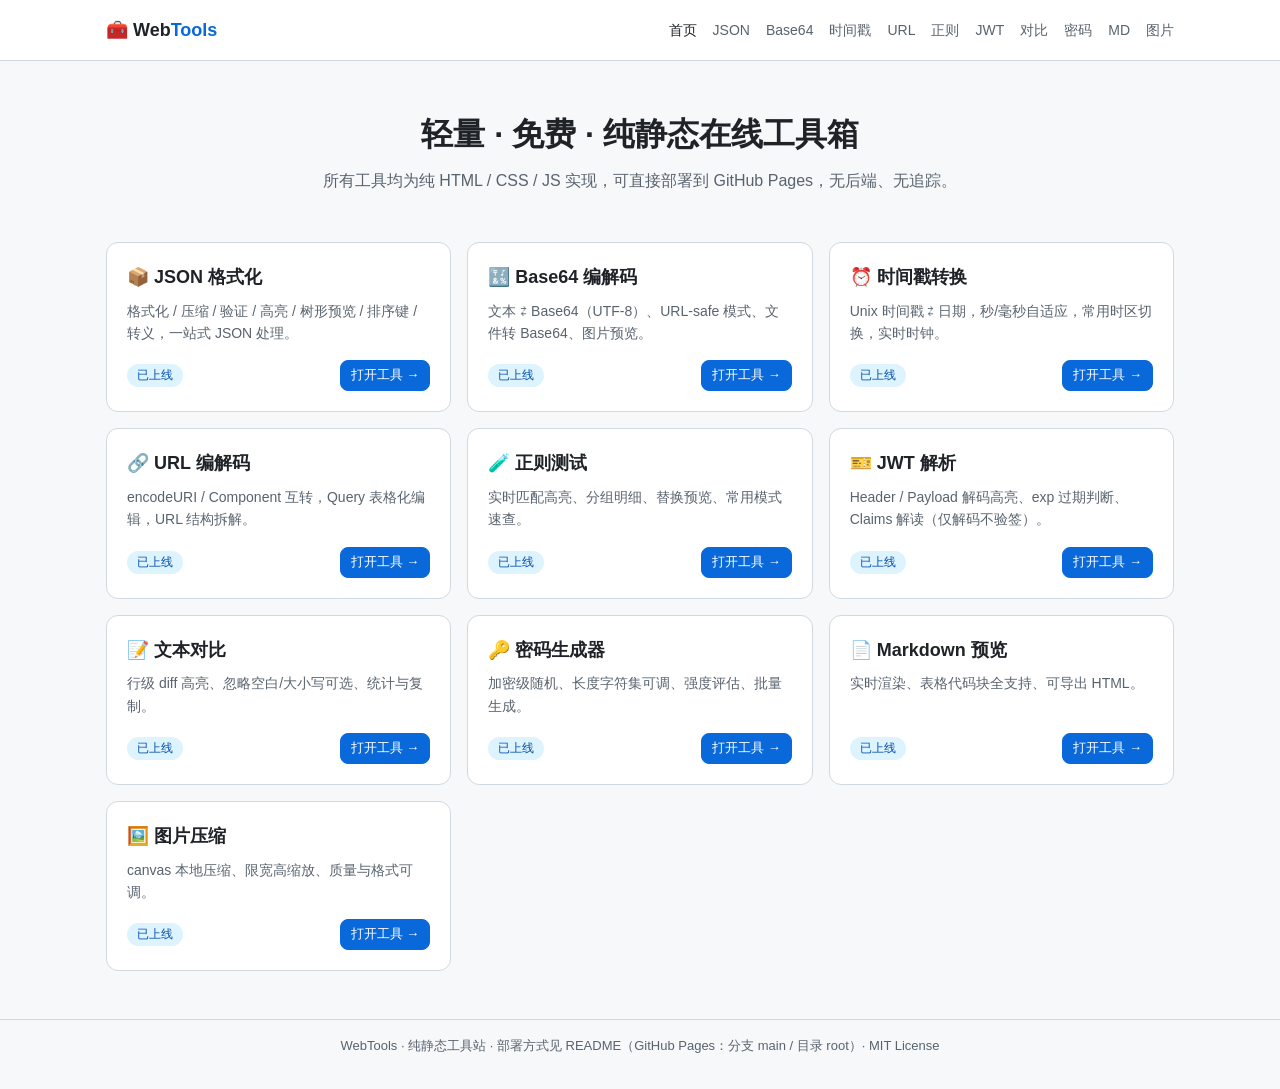
==== index.html @ a00f2cfb "feat: 纯静态工具站初版，上线 10 个工具（JSON/Base64/时间戳/URL/正则/JWT/对比/密码/MD/图片压缩）" ====
<!DOCTYPE html>
<html lang="zh-CN">
<head>
  <meta charset="UTF-8" />
  <meta name="viewport" content="width=device-width, initial-scale=1.0" />
  <title>WebTools · 免费在线工具箱</title>
  <meta name="description" content="WebTools：纯静态、免费在线小工具合集，首发 JSON 格式化工具，适配 GitHub Pages。" />
  <link rel="stylesheet" href="./assets/css/common.css" />
  <link rel="icon" href="data:image/svg+xml,<svg xmlns='http://www.w3.org/2000/svg' viewBox='0 0 100 100'><text y='.9em' font-size='90'>🧰</text></svg>" />
</head>
<body>
  <header class="site-header">
    <div class="container">
      <a class="logo" href="./index.html">🧰 Web<span>Tools</span></a>
      <nav class="nav">
        <a href="./index.html" class="active">首页</a>
        <a href="./tools/json-formatter.html">JSON</a>
        <a href="./tools/base64.html">Base64</a>
        <a href="./tools/timestamp.html">时间戳</a>
        <a href="./tools/url-codec.html">URL</a>
        <a href="./tools/regex.html">正则</a>
        <a href="./tools/jwt.html">JWT</a>
        <a href="./tools/text-diff.html">对比</a>
        <a href="./tools/password.html">密码</a>
        <a href="./tools/markdown.html">MD</a>
        <a href="./tools/image-compress.html">图片</a>
      </nav>
    </div>
  </header>

  <main class="container">
    <section class="hero">
      <h1>轻量 · 免费 · 纯静态在线工具箱</h1>
      <p>所有工具均为纯 HTML / CSS / JS 实现，可直接部署到 GitHub Pages，无后端、无追踪。</p>
    </section>

    <section class="tool-grid">
      <article class="tool-card">
        <h3>📦 JSON 格式化</h3>
        <p>格式化 / 压缩 / 验证 / 高亮 / 树形预览 / 排序键 / 转义，一站式 JSON 处理。</p>
        <div class="meta">
          <span class="badge">已上线</span>
          <a class="btn primary small" href="./tools/json-formatter.html">打开工具 →</a>
        </div>
      </article>

      <article class="tool-card">
        <h3>🔣 Base64 编解码</h3>
        <p>文本 ⇄ Base64（UTF-8）、URL-safe 模式、文件转 Base64、图片预览。</p>
        <div class="meta">
          <span class="badge">已上线</span>
          <a class="btn primary small" href="./tools/base64.html">打开工具 →</a>
        </div>
      </article>

      <article class="tool-card">
        <h3>⏰ 时间戳转换</h3>
        <p>Unix 时间戳 ⇄ 日期，秒/毫秒自适应，常用时区切换，实时时钟。</p>
        <div class="meta">
          <span class="badge">已上线</span>
          <a class="btn primary small" href="./tools/timestamp.html">打开工具 →</a>
        </div>
      </article>

      <article class="tool-card">
        <h3>🔗 URL 编解码</h3>
        <p>encodeURI / Component 互转，Query 表格化编辑，URL 结构拆解。</p>
        <div class="meta">
          <span class="badge">已上线</span>
          <a class="btn primary small" href="./tools/url-codec.html">打开工具 →</a>
        </div>
      </article>

      <article class="tool-card">
        <h3>🧪 正则测试</h3>
        <p>实时匹配高亮、分组明细、替换预览、常用模式速查。</p>
        <div class="meta">
          <span class="badge">已上线</span>
          <a class="btn primary small" href="./tools/regex.html">打开工具 →</a>
        </div>
      </article>

      <article class="tool-card">
        <h3>🎫 JWT 解析</h3>
        <p>Header / Payload 解码高亮、exp 过期判断、Claims 解读（仅解码不验签）。</p>
        <div class="meta">
          <span class="badge">已上线</span>
          <a class="btn primary small" href="./tools/jwt.html">打开工具 →</a>
        </div>
      </article>

      <article class="tool-card">
        <h3>📝 文本对比</h3>
        <p>行级 diff 高亮、忽略空白/大小写可选、统计与复制。</p>
        <div class="meta">
          <span class="badge">已上线</span>
          <a class="btn primary small" href="./tools/text-diff.html">打开工具 →</a>
        </div>
      </article>

      <article class="tool-card">
        <h3>🔑 密码生成器</h3>
        <p>加密级随机、长度字符集可调、强度评估、批量生成。</p>
        <div class="meta">
          <span class="badge">已上线</span>
          <a class="btn primary small" href="./tools/password.html">打开工具 →</a>
        </div>
      </article>

      <article class="tool-card">
        <h3>📄 Markdown 预览</h3>
        <p>实时渲染、表格代码块全支持、可导出 HTML。</p>
        <div class="meta">
          <span class="badge">已上线</span>
          <a class="btn primary small" href="./tools/markdown.html">打开工具 →</a>
        </div>
      </article>

      <article class="tool-card">
        <h3>🖼️ 图片压缩</h3>
        <p>canvas 本地压缩、限宽高缩放、质量与格式可调。</p>
        <div class="meta">
          <span class="badge">已上线</span>
          <a class="btn primary small" href="./tools/image-compress.html">打开工具 →</a>
        </div>
      </article>
    </section>
  </main>

  <footer class="site-footer">
    <div class="container">
      WebTools · 纯静态工具站 · 部署方式见 README（GitHub Pages：分支 main / 目录 root）· MIT License
    </div>
  </footer>
</body>
</html>
---- assets/css/common.css ----
/* WebTools 公共样式：纯静态、无依赖、适配 GitHub Pages */
:root {
  --bg: #f6f8fa;
  --card: #ffffff;
  --text: #1f2328;
  --muted: #59636e;
  --border: #d1d9e0;
  --primary: #0969da;
  --primary-hover: #0550ae;
  --success: #1a7f37;
  --error: #cf222e;
  --code-bg: #0d1117;
  --radius: 12px;
}
* { box-sizing: border-box; }
body {
  margin: 0;
  font-family: -apple-system, BlinkMacSystemFont, "Segoe UI", "Noto Sans SC", "PingFang SC", "Microsoft YaHei", sans-serif;
  background: var(--bg);
  color: var(--text);
  line-height: 1.6;
}
a { color: var(--primary); text-decoration: none; }
a:hover { text-decoration: underline; }
.container { max-width: 1100px; margin: 0 auto; padding: 0 16px; }

/* 顶栏 */
.site-header {
  background: var(--card);
  border-bottom: 1px solid var(--border);
  position: sticky;
  top: 0;
  z-index: 10;
}
.site-header .container {
  display: flex;
  align-items: center;
  justify-content: space-between;
  height: 60px;
}
.logo { font-weight: 700; font-size: 18px; color: var(--text); }
.logo span { color: var(--primary); }
.nav a { margin-left: 16px; color: var(--muted); font-size: 14px; }
.nav a:hover, .nav a.active { color: var(--text); }

/* 首页 hero */
.hero {
  padding: 48px 0 24px;
  text-align: center;
}
.hero h1 { margin: 0 0 8px; font-size: 32px; }
.hero p { margin: 0; color: var(--muted); }

/* 工具卡片 */
.tool-grid {
  display: grid;
  grid-template-columns: repeat(auto-fill, minmax(280px, 1fr));
  gap: 16px;
  padding: 24px 0 48px;
}
.tool-card {
  background: var(--card);
  border: 1px solid var(--border);
  border-radius: var(--radius);
  padding: 20px;
  display: flex;
  flex-direction: column;
  gap: 8px;
  transition: box-shadow .15s, transform .15s;
}
.tool-card:hover { box-shadow: 0 8px 24px rgba(0,0,0,.08); transform: translateY(-2px); }
.tool-card h3 { margin: 0; font-size: 18px; }
.tool-card p { margin: 0; color: var(--muted); font-size: 14px; flex: 1; }
.tool-card .meta { display: flex; justify-content: space-between; align-items: center; margin-top: 8px; }
.badge {
  font-size: 12px;
  background: #ddf4ff;
  color: #0550ae;
  border-radius: 999px;
  padding: 2px 10px;
}
.badge.soon { background: #f6f8fa; color: var(--muted); border: 1px solid var(--border); }
.btn {
  display: inline-block;
  border: 1px solid var(--border);
  background: var(--card);
  color: var(--text);
  border-radius: 8px;
  padding: 8px 14px;
  font-size: 14px;
  cursor: pointer;
}
.btn:hover { background: #f3f4f6; }
.btn.primary { background: var(--primary); border-color: var(--primary); color: #fff; }
.btn.primary:hover { background: var(--primary-hover); }
.btn.small { padding: 4px 10px; font-size: 13px; }
.btn:disabled { opacity: .5; cursor: not-allowed; }

.site-footer {
  border-top: 1px solid var(--border);
  padding: 16px 0 32px;
  color: var(--muted);
  font-size: 13px;
  text-align: center;
}

/* 工具页通用 */
.page-title { padding: 24px 0 8px; }
.page-title h1 { margin: 0; font-size: 24px; }
.page-title p { margin: 4px 0 0; color: var(--muted); font-size: 14px; }
.toolbar {
  display: flex;
  flex-wrap: wrap;
  gap: 8px;
  align-items: center;
  background: var(--card);
  border: 1px solid var(--border);
  border-radius: var(--radius);
  padding: 12px;
  margin: 12px 0;
}
.toolbar select, .toolbar input[type="number"] {
  border: 1px solid var(--border);
  border-radius: 8px;
  padding: 7px 10px;
  font-size: 14px;
  background: #fff;
}
.toolbar .spacer { flex: 1; }
.workarea {
  display: grid;
  grid-template-columns: 1fr 1fr;
  gap: 12px;
  margin-bottom: 12px;
}
@media (max-width: 860px) { .workarea { grid-template-columns: 1fr; } }
.pane {
  background: var(--card);
  border: 1px solid var(--border);
  border-radius: var(--radius);
  display: flex;
  flex-direction: column;
  overflow: hidden;
}
.pane-header {
  display: flex;
  justify-content: space-between;
  align-items: center;
  padding: 10px 12px;
  border-bottom: 1px solid var(--border);
  font-size: 14px;
  font-weight: 600;
}
.pane-header .actions { display: flex; gap: 6px; }
textarea#json-input {
  min-height: 420px;
  border: 0;
  resize: vertical;
  padding: 12px;
  font-family: ui-monospace, SFMono-Regular, Menlo, Consolas, monospace;
  font-size: 13px;
  line-height: 1.6;
  outline: none;
}
.output-wrap { min-height: 420px; max-height: 640px; overflow: auto; }
pre#json-output {
  margin: 0;
  padding: 12px;
  font-family: ui-monospace, SFMono-Regular, Menlo, Consolas, monospace;
  font-size: 13px;
  line-height: 1.6;
  white-space: pre;
}
pre#json-output.placeholder { color: var(--muted); }
.statusbar {
  display: flex;
  flex-wrap: wrap;
  gap: 12px;
  font-size: 13px;
  color: var(--muted);
  background: var(--card);
  border: 1px solid var(--border);
  border-radius: var(--radius);
  padding: 10px 12px;
  margin-bottom: 12px;
}
.statusbar b { color: var(--text); font-weight: 600; }
.alert {
  border-radius: var(--radius);
  padding: 10px 12px;
  font-size: 13px;
  margin-bottom: 12px;
  display: none;
  font-family: ui-monospace, monospace;
  white-space: pre-wrap;
  word-break: break-all;
}
.alert.error { display: block; background: #ffebe9; border: 1px solid #ff8182; color: #82071e; }
.alert.ok { display: block; background: #dafbe1; border: 1px solid #4ac26b; color: #116329; }

/* JSON 高亮 */
.tok-key { color: #0550ae; }
.tok-str { color: #0a3069; }
.tok-num { color: #0550ae; font-weight: 600; }
.tok-bool { color: #cf222e; }
.tok-null { color: #59636e; font-style: italic; }
/* 深色输出可选：默认浅色高亮即可，树视图用下面样式 */

/* 树视图 */
.tree { padding: 12px; font-family: ui-monospace, Menlo, Consolas, monospace; font-size: 13px; }
.tree details { margin-left: 16px; }
.tree details > summary { cursor: pointer; color: var(--muted); }
.tree .k { color: #0550ae; }
.tree .s { color: #116329; }
.tree .n { color: #8250df; }
.tree .b { color: #cf222e; }
.tree .null { color: #59636e; font-style: italic; }
.tabs { display: flex; gap: 8px; }
.tabs .btn.active { background: var(--text); color: #fff; border-color: var(--text); }
.drop-hint { font-size: 12px; color: var(--muted); }

/* 通用表单 / 新工具复用 */
textarea.tall {
  min-height: 300px;
  border: 0;
  resize: vertical;
  padding: 12px;
  font-family: ui-monospace, SFMono-Regular, Menlo, Consolas, monospace;
  font-size: 13px;
  line-height: 1.6;
  outline: none;
}
.field {
  border: 1px solid var(--border);
  border-radius: 8px;
  padding: 8px 10px;
  font-size: 14px;
  width: 100%;
  font-family: inherit;
}
.field:focus { outline: 2px solid #b6d3ff; border-color: var(--primary); }
.result-box {
  background: #f6f8fa;
  border: 1px dashed var(--border);
  border-radius: 8px;
  padding: 10px 12px;
  font-size: 13px;
  font-family: ui-monospace, Menlo, Consolas, monospace;
  word-break: break-all;
  white-space: pre-wrap;
  min-height: 88px;
}
.result-box code { background: #eaeef2; border-radius: 4px; padding: 0 4px; }
.kv-table { width: 100%; border-collapse: collapse; font-size: 14px; }
.kv-table th, .kv-table td { border: 1px solid var(--border); padding: 6px; text-align: left; }
.kv-table th { background: #f6f8fa; font-size: 13px; color: var(--muted); }
.kv-table .field { border: 0; padding: 4px 6px; }
.now-grid {
  display: grid;
  grid-template-columns: repeat(auto-fit, minmax(220px, 1fr));
  gap: 8px;
  padding: 12px;
}
.now-grid .k { font-size: 12px; color: var(--muted); }
.now-grid .v { font-size: 14px; font-family: ui-monospace, monospace; word-break: break-all; }
@media (max-width: 640px) {
  .nav a { margin-left: 10px; font-size: 13px; }
  .hero h1 { font-size: 24px; }
}

/* 导航换行（工具多了之后不断裂） */
.nav { display: flex; flex-wrap: wrap; justify-content: flex-end; row-gap: 4px; }

/* 正则高亮视图 */
.hl-view {
  padding: 12px;
  font-family: ui-monospace, SFMono-Regular, Menlo, Consolas, monospace;
  font-size: 13px;
  line-height: 1.8;
  white-space: pre-wrap;
  word-break: break-all;
}
.hl-view mark {
  background: #fff8c5;
  border: 1px solid #d4a72c;
  border-radius: 4px;
  padding: 0 2px;
}

/* JWT 三段配色 */
.jwt-pre {
  margin: 0;
  padding: 12px;
  font-family: ui-monospace, Menlo, Consolas, monospace;
  font-size: 12px;
  line-height: 1.6;
  white-space: pre-wrap;
  word-break: break-all;
}
.jwt-pre.placeholder { color: var(--muted); }
.jwt-h { color: #cf222e; }
.jwt-p { color: #8250df; }
.jwt-s { color: #0550ae; }

/* 文本对比 */
.diff-view {
  max-height: 560px;
  overflow: auto;
  padding: 8px 0;
  font-family: ui-monospace, Menlo, Consolas, monospace;
  font-size: 13px;
  line-height: 1.7;
}
.diff-view > div { display: flex; gap: 8px; padding: 2px 12px; white-space: pre-wrap; word-break: break-all; }
.diff-view .no { flex: 0 0 64px; color: var(--muted); font-size: 12px; user-select: none; }
.d-eq { color: var(--muted); }
.d-del { background: #ffebe9; }
.d-add { background: #dafbe1; }

/* 密码列表 */
.pwd-list { padding: 12px; display: flex; flex-direction: column; gap: 8px; }
.pwd-row {
  display: flex;
  justify-content: space-between;
  align-items: center;
  gap: 12px;
  background: #f6f8fa;
  border: 1px solid var(--border);
  border-radius: 8px;
  padding: 8px 12px;
  cursor: pointer;
  font-size: 14px;
}
.pwd-row:hover { border-color: var(--primary); }
.pwd-row code { font-family: ui-monospace, Menlo, Consolas, monospace; word-break: break-all; }
.pwd-bits { flex-shrink: 0; font-size: 12px; }

/* Markdown 预览 */
.md-view { padding: 16px 20px; font-size: 14px; line-height: 1.75; word-break: break-word; }
.md-view h1, .md-view h2, .md-view h3 { margin: 16px 0 8px; line-height: 1.4; }
.md-view h1 { font-size: 22px; border-bottom: 1px solid var(--border); padding-bottom: 6px; }
.md-view h2 { font-size: 18px; border-bottom: 1px solid var(--border); padding-bottom: 4px; }
.md-view pre { background: #0d1117; color: #e6edf3; border-radius: 8px; padding: 12px; overflow: auto; font-size: 13px; }
.md-view code { background: #eaeef2; border-radius: 4px; padding: 1px 5px; font-size: 13px; font-family: ui-monospace, monospace; }
.md-view pre code { background: none; padding: 0; color: inherit; }
.md-view table { border-collapse: collapse; width: 100%; font-size: 13px; margin: 8px 0; }
.md-view th, .md-view td { border: 1px solid var(--border); padding: 6px 10px; }
.md-view th { background: #f6f8fa; }
.md-view blockquote { border-left: 4px solid var(--border); margin: 8px 0; padding: 4px 12px; color: var(--muted); }
.md-view img { max-width: 100%; }
.md-view hr { border: 0; border-top: 1px solid var(--border); margin: 16px 0; }

/* 图片压缩 */
.dropzone {
  margin: 12px;
  border: 2px dashed var(--border);
  border-radius: var(--radius);
  padding: 36px 16px;
  text-align: center;
  color: var(--muted);
  font-size: 14px;
}
.dropzone.over { border-color: var(--primary); background: #ddf4ff; color: var(--text); }
.cmp-img { max-width: 100%; max-height: 420px; border: 1px solid var(--border); border-radius: 8px; }
input[type="range"] { accent-color: var(--primary); }
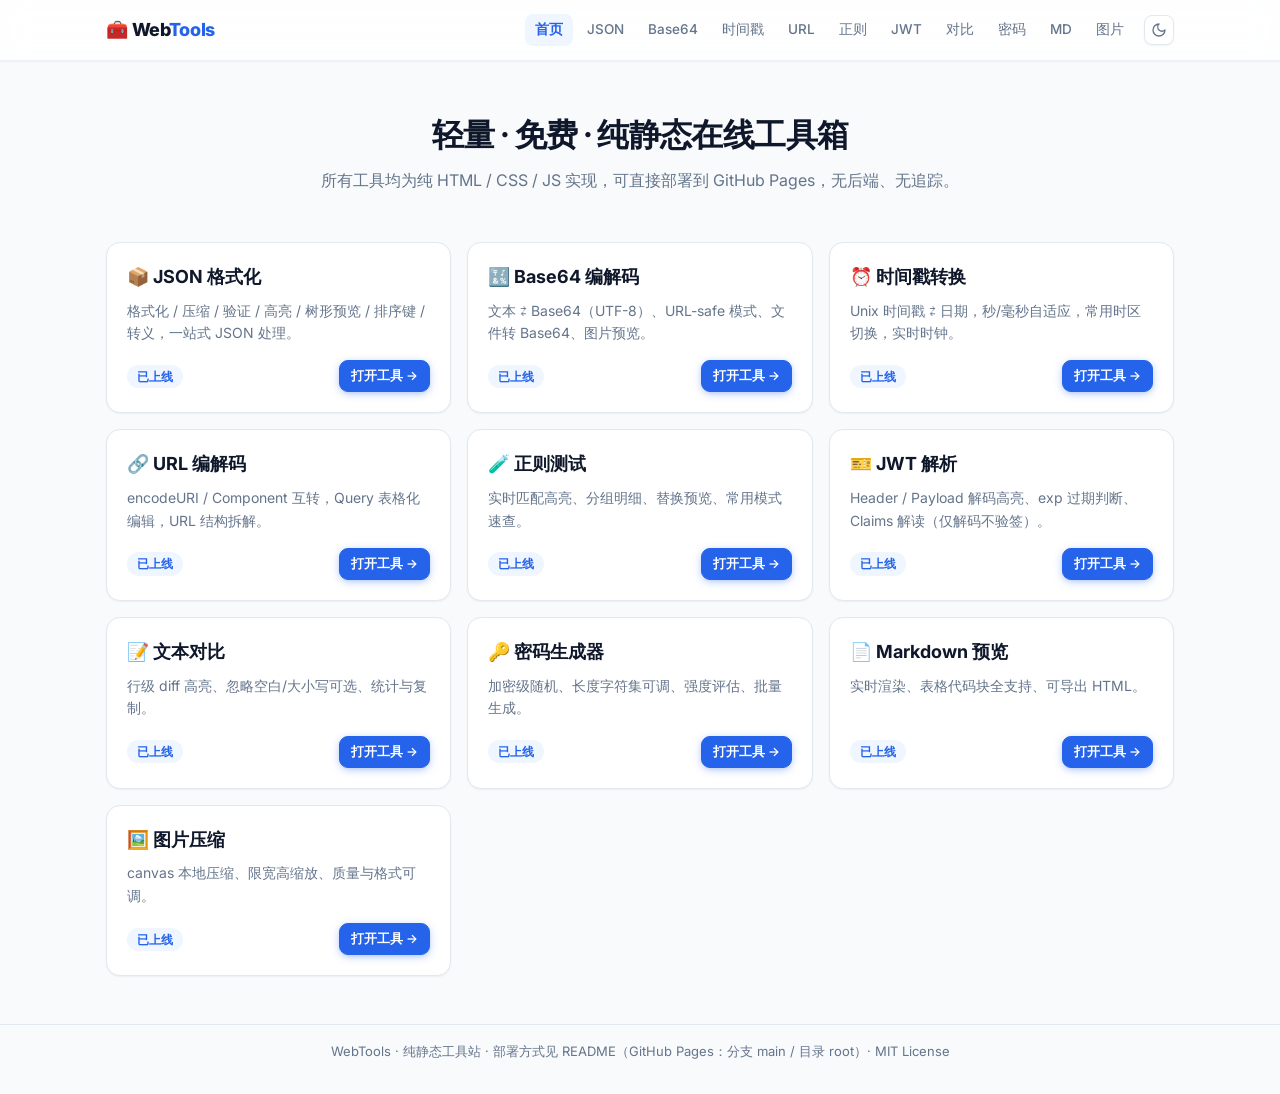
==== commit 2196466d: "feat: JSON 工具交互升级与全站 UI 统一 - JSON 左侧只读原文、右侧格式化，删除操作通知弹框 - 右侧可折叠高亮视图 + 展开/折叠全部，高对比语法着色 - 压缩修复、高亮 toke" ====
--- a/index.html
+++ b/index.html
@@ -5,13 +5,18 @@
   <meta name="viewport" content="width=device-width, initial-scale=1.0" />
   <title>WebTools · 免费在线工具箱</title>
   <meta name="description" content="WebTools：纯静态、免费在线小工具合集，首发 JSON 格式化工具，适配 GitHub Pages。" />
-  <link rel="stylesheet" href="./assets/css/common.css" />
+  <script>try{var _t=localStorage.getItem('webtools.theme');if(_t==='dark'||(!_t&&window.matchMedia&&matchMedia('(prefers-color-scheme: dark)').matches))document.documentElement.dataset.theme='dark';}catch(_e){}</script>
+  <link rel="preconnect" href="https://fonts.googleapis.com" />
+  <link rel="preconnect" href="https://fonts.gstatic.com" crossorigin />
+  <link href="https://fonts.googleapis.com/css2?family=Inter:wght@400;500;600;700;800&family=JetBrains+Mono:wght@400;500;600;700&display=swap" rel="stylesheet" />
+  <link rel="stylesheet" href="./assets/css/common.css?v=20260908d" />
   <link rel="icon" href="data:image/svg+xml,<svg xmlns='http://www.w3.org/2000/svg' viewBox='0 0 100 100'><text y='.9em' font-size='90'>🧰</text></svg>" />
 </head>
 <body>
   <header class="site-header">
     <div class="container">
       <a class="logo" href="./index.html">🧰 Web<span>Tools</span></a>
+      <div class="nav-wrap">
       <nav class="nav">
         <a href="./index.html" class="active">首页</a>
         <a href="./tools/json-formatter.html">JSON</a>
@@ -25,6 +30,11 @@
         <a href="./tools/markdown.html">MD</a>
         <a href="./tools/image-compress.html">图片</a>
       </nav>
+        <button class="icon-btn theme-btn" id="theme-toggle" title="切换深色 / 浅色" aria-label="切换深色模式">
+          <svg class="ic icon-moon" viewBox="0 0 24 24" fill="none" stroke="currentColor" stroke-width="2" stroke-linecap="round" stroke-linejoin="round"><path d="M12 3a6 6 0 0 0 9 9 9 9 0 1 1-9-9Z"/></svg>
+          <svg class="ic icon-sun" viewBox="0 0 24 24" fill="none" stroke="currentColor" stroke-width="2" stroke-linecap="round" stroke-linejoin="round"><circle cx="12" cy="12" r="4"/><path d="M12 2v2M12 20v2M4.9 4.9l1.4 1.4M17.7 17.7l1.4 1.4M2 12h2M20 12h2M4.9 19.1l1.4-1.4M17.7 6.3l1.4-1.4"/></svg>
+        </button>
+      </div>
     </div>
   </header>
 
@@ -132,5 +142,8 @@
       WebTools · 纯静态工具站 · 部署方式见 README（GitHub Pages：分支 main / 目录 root）· MIT License
     </div>
   </footer>
+  <script>
+    (function(){var tg=document.getElementById('theme-toggle');if(tg)tg.addEventListener('click',function(){var d=document.documentElement;var dark=d.dataset.theme!=='dark';if(dark)d.dataset.theme='dark';else delete d.dataset.theme;try{localStorage.setItem('webtools.theme',dark?'dark':'light');}catch(e){}})})();
+  </script>
 </body>
 </html>
--- a/assets/css/common.css
+++ b/assets/css/common.css
@@ -1,33 +1,79 @@
-/* WebTools 公共样式：纯静态、无依赖、适配 GitHub Pages */
+/* WebTools 设计体系 v2：淡冷灰背景 + 浮起卡片 + 微交互 + 深色模式（纯 CSS，零依赖） */
 :root {
-  --bg: #f6f8fa;
+  --bg: #f8fafc;
   --card: #ffffff;
-  --text: #1f2328;
-  --muted: #59636e;
-  --border: #d1d9e0;
-  --primary: #0969da;
-  --primary-hover: #0550ae;
-  --success: #1a7f37;
-  --error: #cf222e;
-  --code-bg: #0d1117;
-  --radius: 12px;
+  --surface: #f1f5f9;
+  --header-bg: rgba(255, 255, 255, 0.82);
+  --text: #0f172a;
+  --muted: #64748b;
+  --border: #e2e8f0;
+  --border-soft: #eef2f7;
+  --border-strong: #cbd5e1;
+  --primary: #2563eb;
+  --primary-hover: #1d4ed8;
+  --primary-soft: #eff6ff;
+  --success: #15803d;
+  --success-soft: #f0fdf4;
+  --success-border: #bbf7d0;
+  --error: #dc2626;
+  --error-soft: #fef2f2;
+  --error-border: #fecaca;
+  --warn: #d97706;
+  --radius: 14px;
+  --radius-sm: 9px;
+  --shadow-sm: 0 1px 2px rgba(15, 23, 42, 0.05);
+  --shadow-md: 0 4px 16px -4px rgba(15, 23, 42, 0.1), 0 2px 6px -2px rgba(15, 23, 42, 0.06);
+  --shadow-lg: 0 12px 32px -8px rgba(15, 23, 42, 0.16);
+  --font-sans: "Inter", -apple-system, BlinkMacSystemFont, "Segoe UI", "Noto Sans SC", "PingFang SC", "Hiragino Sans GB", "Microsoft YaHei", sans-serif;
+  --font-mono: "JetBrains Mono", ui-monospace, SFMono-Regular, Menlo, Consolas, "Noto Sans Mono", monospace;
+  --ease: cubic-bezier(0.4, 0, 0.2, 1);
+}
+:root[data-theme="dark"] {
+  --bg: #0b1120;
+  --card: #101a30;
+  --surface: #182442;
+  --header-bg: rgba(16, 26, 48, 0.82);
+  --text: #e6ebf4;
+  --muted: #8ea1ba;
+  --border: #22304d;
+  --border-soft: #1a2742;
+  --border-strong: #33456b;
+  --primary: #4f8cff;
+  --primary-hover: #77a7ff;
+  --primary-soft: rgba(79, 140, 255, 0.14);
+  --success: #4ade80;
+  --success-soft: rgba(74, 222, 128, 0.1);
+  --success-border: rgba(74, 222, 128, 0.3);
+  --error: #f87171;
+  --error-soft: rgba(248, 113, 113, 0.1);
+  --error-border: rgba(248, 113, 113, 0.32);
+  --warn: #fbbf24;
+  --shadow-sm: 0 1px 2px rgba(0, 0, 0, 0.4);
+  --shadow-md: 0 4px 16px -4px rgba(0, 0, 0, 0.5);
+  --shadow-lg: 0 12px 32px -8px rgba(0, 0, 0, 0.6);
 }
 * { box-sizing: border-box; }
+html { scrollbar-color: var(--border-strong) transparent; }
 body {
   margin: 0;
-  font-family: -apple-system, BlinkMacSystemFont, "Segoe UI", "Noto Sans SC", "PingFang SC", "Microsoft YaHei", sans-serif;
+  font-family: var(--font-sans);
   background: var(--bg);
   color: var(--text);
   line-height: 1.6;
+  -webkit-font-smoothing: antialiased;
+  transition: background 0.25s var(--ease), color 0.25s var(--ease);
 }
 a { color: var(--primary); text-decoration: none; }
 a:hover { text-decoration: underline; }
 .container { max-width: 1100px; margin: 0 auto; padding: 0 16px; }
 
-/* 顶栏 */
+/* 顶栏：毛玻璃 + 底部分隔 + 轻阴影 */
 .site-header {
-  background: var(--card);
-  border-bottom: 1px solid var(--border);
+  background: var(--header-bg);
+  -webkit-backdrop-filter: blur(12px);
+  backdrop-filter: blur(12px);
+  border-bottom: 1px solid var(--border-soft);
+  box-shadow: var(--shadow-sm);
   position: sticky;
   top: 0;
   z-index: 10;
@@ -37,18 +83,27 @@
   align-items: center;
   justify-content: space-between;
   height: 60px;
-}
-.logo { font-weight: 700; font-size: 18px; color: var(--text); }
+  gap: 12px;
+}
+.logo { font-weight: 800; font-size: 18px; color: var(--text); letter-spacing: -0.01em; }
 .logo span { color: var(--primary); }
-.nav a { margin-left: 16px; color: var(--muted); font-size: 14px; }
-.nav a:hover, .nav a.active { color: var(--text); }
+.nav-wrap { display: flex; align-items: center; gap: 10px; min-width: 0; }
+.nav { display: flex; flex-wrap: wrap; justify-content: flex-end; row-gap: 4px; }
+.nav a {
+  margin-left: 4px;
+  padding: 5px 10px;
+  border-radius: 8px;
+  color: var(--muted);
+  font-size: 13.5px;
+  font-weight: 500;
+  transition: all 0.15s var(--ease);
+}
+.nav a:hover { color: var(--text); background: var(--surface); text-decoration: none; }
+.nav a.active { color: var(--primary); background: var(--primary-soft); font-weight: 600; }
 
 /* 首页 hero */
-.hero {
-  padding: 48px 0 24px;
-  text-align: center;
-}
-.hero h1 { margin: 0 0 8px; font-size: 32px; }
+.hero { padding: 48px 0 24px; text-align: center; }
+.hero h1 { margin: 0 0 8px; font-size: 32px; letter-spacing: -0.02em; }
 .hero p { margin: 0; color: var(--muted); }
 
 /* 工具卡片 */
@@ -66,35 +121,85 @@
   display: flex;
   flex-direction: column;
   gap: 8px;
-  transition: box-shadow .15s, transform .15s;
-}
-.tool-card:hover { box-shadow: 0 8px 24px rgba(0,0,0,.08); transform: translateY(-2px); }
+  box-shadow: var(--shadow-sm);
+  transition: box-shadow 0.2s var(--ease), transform 0.2s var(--ease), border-color 0.2s var(--ease);
+}
+.tool-card:hover { box-shadow: var(--shadow-lg); transform: translateY(-3px); border-color: var(--border-strong); }
 .tool-card h3 { margin: 0; font-size: 18px; }
 .tool-card p { margin: 0; color: var(--muted); font-size: 14px; flex: 1; }
 .tool-card .meta { display: flex; justify-content: space-between; align-items: center; margin-top: 8px; }
 .badge {
   font-size: 12px;
-  background: #ddf4ff;
-  color: #0550ae;
+  font-weight: 600;
+  background: var(--primary-soft);
+  color: var(--primary);
   border-radius: 999px;
   padding: 2px 10px;
 }
-.badge.soon { background: #f6f8fa; color: var(--muted); border: 1px solid var(--border); }
+.badge.soon { background: var(--surface); color: var(--muted); border: 1px solid var(--border); }
+
+/* 按钮体系 */
 .btn {
-  display: inline-block;
+  display: inline-flex;
+  align-items: center;
+  gap: 7px;
   border: 1px solid var(--border);
   background: var(--card);
   color: var(--text);
+  border-radius: var(--radius-sm);
+  padding: 8px 14px;
+  font-size: 13.5px;
+  font-weight: 500;
+  font-family: inherit;
+  cursor: pointer;
+  white-space: nowrap;
+  box-shadow: var(--shadow-sm);
+  transition: background 0.15s var(--ease), border-color 0.15s var(--ease), color 0.15s var(--ease), box-shadow 0.15s var(--ease), transform 0.12s var(--ease);
+}
+.btn:hover { background: var(--surface); border-color: var(--border-strong); transform: translateY(-1px); box-shadow: var(--shadow-md); }
+.btn:active { transform: translateY(0); box-shadow: var(--shadow-sm); }
+.btn.primary {
+  background: var(--primary);
+  border-color: var(--primary);
+  color: #fff;
+  font-weight: 600;
+  box-shadow: 0 2px 10px -2px rgba(37, 99, 235, 0.55);
+}
+.btn.primary:hover { background: var(--primary-hover); border-color: var(--primary-hover); }
+.btn.ghost { box-shadow: none; background: transparent; }
+.btn.ghost:hover { background: var(--surface); }
+.btn.ghost.danger:hover { background: var(--error-soft); color: var(--error); border-color: var(--error-border); }
+.btn.small { padding: 5px 11px; font-size: 12.5px; }
+.btn:disabled { opacity: 0.5; cursor: not-allowed; transform: none; }
+.btn .ic { width: 15px; height: 15px; flex-shrink: 0; }
+.btn .ic.flip { transform: scaleX(-1); }
+.btn:focus-visible, .icon-btn:focus-visible, .seg-btn:focus-visible, .select:focus-visible {
+  outline: 2px solid var(--primary);
+  outline-offset: 2px;
+}
+
+/* 图标按钮（编辑器头部 / 顶栏） */
+.icon-btn {
+  display: inline-flex;
+  align-items: center;
+  justify-content: center;
+  width: 30px;
+  height: 30px;
   border-radius: 8px;
-  padding: 8px 14px;
-  font-size: 14px;
+  border: 1px solid transparent;
+  background: transparent;
+  color: var(--muted);
   cursor: pointer;
-}
-.btn:hover { background: #f3f4f6; }
-.btn.primary { background: var(--primary); border-color: var(--primary); color: #fff; }
-.btn.primary:hover { background: var(--primary-hover); }
-.btn.small { padding: 4px 10px; font-size: 13px; }
-.btn:disabled { opacity: .5; cursor: not-allowed; }
+  transition: all 0.15s var(--ease);
+}
+.icon-btn:hover { background: var(--surface); color: var(--text); border-color: var(--border); }
+.icon-btn.accent { color: var(--primary); }
+.icon-btn.accent:hover { background: var(--primary-soft); border-color: transparent; }
+.icon-btn .ic { width: 16px; height: 16px; }
+.theme-btn { border-color: var(--border); background: var(--card); box-shadow: var(--shadow-sm); flex-shrink: 0; }
+.icon-sun { display: none; }
+:root[data-theme="dark"] .icon-sun { display: block; }
+:root[data-theme="dark"] .icon-moon { display: none; }
 
 .site-footer {
   border-top: 1px solid var(--border);
@@ -105,33 +210,104 @@
 }
 
 /* 工具页通用 */
-.page-title { padding: 24px 0 8px; }
-.page-title h1 { margin: 0; font-size: 24px; }
-.page-title p { margin: 4px 0 0; color: var(--muted); font-size: 14px; }
+.page-title { padding: 26px 0 6px; }
+.page-title h1 { margin: 0; font-size: 23px; font-weight: 800; letter-spacing: -0.01em; }
+.page-title p { margin: 6px 0 0; color: var(--muted); font-size: 13.5px; }
+.title-row { display: flex; align-items: center; gap: 12px; flex-wrap: wrap; }
+.title-badge {
+  display: inline-flex;
+  align-items: center;
+  justify-content: center;
+  width: 36px;
+  height: 36px;
+  border-radius: 11px;
+  background: linear-gradient(135deg, #3b82f6, #6366f1);
+  color: #fff;
+  box-shadow: 0 4px 12px -2px rgba(59, 130, 246, 0.5);
+  flex-shrink: 0;
+}
+.title-badge svg { width: 20px; height: 20px; }
+.badge-secure {
+  display: inline-flex;
+  align-items: center;
+  gap: 5px;
+  font-size: 12px;
+  font-weight: 600;
+  background: var(--success-soft);
+  color: var(--success);
+  border: 1px solid var(--success-border);
+  border-radius: 999px;
+  padding: 3px 11px;
+  white-space: nowrap;
+}
+.badge-secure svg { width: 13px; height: 13px; }
+.page-note { color: var(--muted); font-size: 13px; margin: 0 0 40px; }
+.page-note code {
+  background: var(--surface);
+  border: 1px solid var(--border);
+  border-radius: 5px;
+  padding: 0 5px;
+  font-family: var(--font-mono);
+  font-size: 12px;
+}
+
+/* 工具栏：分组 + 分隔线 + 悬浮卡片 */
 .toolbar {
   display: flex;
   flex-wrap: wrap;
-  gap: 8px;
+  gap: 10px;
   align-items: center;
   background: var(--card);
   border: 1px solid var(--border);
   border-radius: var(--radius);
-  padding: 12px;
-  margin: 12px 0;
-}
-.toolbar select, .toolbar input[type="number"] {
-  border: 1px solid var(--border);
-  border-radius: 8px;
+  padding: 10px 14px;
+  margin: 14px 0;
+  box-shadow: var(--shadow-md);
+}
+.toolbar select, .select {
+  border: 1px solid var(--border);
+  border-radius: var(--radius-sm);
+  padding: 7px 28px 7px 10px;
+  font-size: 13px;
+  font-family: inherit;
+  color: var(--text);
+  background-color: var(--card);
+  background-image: url("data:image/svg+xml,%3Csvg xmlns='http://www.w3.org/2000/svg' width='12' height='12' viewBox='0 0 24 24' fill='none' stroke='%2364748b' stroke-width='2.4' stroke-linecap='round' stroke-linejoin='round'%3E%3Cpath d='m6 9 6 6 6-6'/%3E%3C/svg%3E");
+  background-repeat: no-repeat;
+  background-position: right 9px center;
+  appearance: none;
+  -webkit-appearance: none;
+  cursor: pointer;
+  transition: border-color 0.15s var(--ease), box-shadow 0.15s var(--ease);
+}
+.toolbar select:hover, .select:hover { border-color: var(--border-strong); }
+.toolbar input[type="number"] {
+  border: 1px solid var(--border);
+  border-radius: var(--radius-sm);
   padding: 7px 10px;
-  font-size: 14px;
-  background: #fff;
+  font-size: 13px;
+  font-family: inherit;
+  color: var(--text);
+  background: var(--card);
+}
+.toolbar input[type="checkbox"], .toolbar input[type="radio"],
+.pane input[type="checkbox"], .pane input[type="radio"] {
+  accent-color: var(--primary);
+  width: 14px;
+  height: 14px;
+  vertical-align: -2px;
 }
 .toolbar .spacer { flex: 1; }
+.tb-group { display: flex; align-items: center; gap: 8px; flex-wrap: wrap; }
+.tb-divider { width: 1px; height: 24px; background: var(--border); flex-shrink: 0; }
+.indent-label { display: inline-flex; align-items: center; gap: 7px; font-size: 13px; font-weight: 500; color: var(--muted); }
+.indent-label .ic { width: 15px; height: 15px; }
+
 .workarea {
   display: grid;
   grid-template-columns: 1fr 1fr;
-  gap: 12px;
-  margin-bottom: 12px;
+  gap: 14px;
+  margin-bottom: 14px;
 }
 @media (max-width: 860px) { .workarea { grid-template-columns: 1fr; } }
 .pane {
@@ -141,82 +317,348 @@
   display: flex;
   flex-direction: column;
   overflow: hidden;
-}
+  box-shadow: var(--shadow-md);
+}
+/* JSON 双窗格：桌面端固定舒适视口高度 */
+.json-layout { align-items: stretch; }
+.json-layout .pane { height: clamp(500px, calc(100vh - 348px), 780px); }
+@media (max-width: 860px) {
+  .json-layout .pane { height: auto; min-height: 440px; }
+}
+/* JSON 页紧凑布局：压扁标题/工具栏/状态栏，把高度还给编辑器 */
+.json-main .page-title { padding: 10px 0 2px; }
+.json-main .page-title h1 { font-size: 16px; }
+.json-main .page-title p { display: none; }
+.json-main .title-row { gap: 9px; }
+.json-main .title-badge { width: 28px; height: 28px; border-radius: 9px; }
+.json-main .title-badge svg { width: 16px; height: 16px; }
+.json-main .badge-secure { font-size: 11px; padding: 2px 9px; }
+.json-main .toolbar { margin: 8px 0; padding: 8px 12px; }
+.json-main .workarea { margin-bottom: 10px; gap: 10px; }
+.json-main .statusbar { margin-bottom: 8px; padding: 8px 12px; }
+.json-main .page-note { display: none; }
+.json-main .json-layout .pane { height: clamp(480px, calc(100vh - 252px), 1200px); }
 .pane-header {
   display: flex;
   justify-content: space-between;
   align-items: center;
-  padding: 10px 12px;
-  border-bottom: 1px solid var(--border);
-  font-size: 14px;
+  gap: 8px;
+  padding: 8px 8px 8px 14px;
+  border-bottom: 1px solid var(--border-soft);
+  min-height: 47px;
+  background: var(--card);
+}
+.pane-title {
+  font-size: 11.5px;
+  font-weight: 700;
+  text-transform: uppercase;
+  letter-spacing: 0.08em;
+  color: var(--muted);
+  display: inline-flex;
+  align-items: baseline;
+  min-width: 0;
+}
+.pane-sub { font-size: 11px; font-weight: 500; text-transform: none; letter-spacing: 0; opacity: 0.75; white-space: nowrap; }
+.pane-sub::before { content: "·"; margin: 0 7px; opacity: 0.6; }
+.pane-title .drop-hint { text-transform: none; letter-spacing: 0; font-weight: 500; }
+.pane-header .actions { display: flex; align-items: center; gap: 4px; }
+.act-divider { width: 1px; height: 20px; background: var(--border); margin: 0 3px; }
+.pane-footer {
+  padding: 8px 14px;
+  border-top: 1px solid var(--border-soft);
+  background: var(--card);
+}
+
+/* 搜索栏（左右窗格独立） */
+.search-bar {
+  display: flex;
+  align-items: center;
+  gap: 6px;
+  padding: 6px 10px;
+  border-bottom: 1px solid var(--border-soft);
+  background: var(--card);
+}
+.search-bar[hidden] { display: none; }
+.search-bar > .ic { width: 15px; height: 15px; color: var(--muted); flex-shrink: 0; }
+.search-input {
+  flex: 1;
+  min-width: 0;
+  border: 1px solid var(--border);
+  border-radius: 7px;
+  padding: 5px 9px;
+  font-size: 12.5px;
+  font-family: inherit;
+  color: var(--text);
+  background: var(--surface);
+  outline: none;
+  transition: border-color 0.15s var(--ease), box-shadow 0.15s var(--ease), background 0.15s var(--ease);
+}
+.search-input:focus { border-color: var(--primary); background: var(--card); box-shadow: 0 0 0 3px var(--primary-soft); }
+.search-count {
+  font-size: 11.5px;
+  color: var(--muted);
+  font-family: var(--font-mono);
+  white-space: nowrap;
+  min-width: 52px;
+  text-align: right;
+}
+.icon-btn.sm { width: 26px; height: 26px; border-radius: 7px; font-size: 11px; font-weight: 700; }
+.icon-btn.sm .ic { width: 14px; height: 14px; }
+.icon-btn.on { color: var(--primary); background: var(--primary-soft); border-color: var(--border); }
+/* 搜索命中高亮 */
+mark.srch {
+  background: #fde68a;
+  color: inherit;
+  border-radius: 3px;
+  padding: 0 1px;
+  box-shadow: 0 0 0 1px rgba(217, 119, 6, 0.35);
+}
+mark.srch.current {
+  background: #fbbf24;
+  color: #451a03;
+  box-shadow: 0 0 0 1px #b45309;
+}
+:root[data-theme="dark"] mark.srch { background: rgba(245, 158, 11, 0.35); box-shadow: 0 0 0 1px rgba(245, 158, 11, 0.5); }
+:root[data-theme="dark"] mark.srch.current { background: #f59e0b; color: #1c1005; }
+
+/* 分段选择器（文本 / 树形） */
+.segmented {
+  display: inline-flex;
+  gap: 2px;
+  background: var(--surface);
+  border: 1px solid var(--border);
+  border-radius: 10px;
+  padding: 3px;
+}
+.seg-btn {
+  border: 0;
+  background: transparent;
+  color: var(--muted);
+  font-family: inherit;
+  font-size: 12.5px;
   font-weight: 600;
-}
-.pane-header .actions { display: flex; gap: 6px; }
-textarea#json-input {
+  padding: 4px 15px;
+  border-radius: 7px;
+  cursor: pointer;
+  transition: all 0.16s var(--ease);
+}
+.seg-btn:hover { color: var(--text); }
+.seg-btn.active { background: var(--card); color: var(--text); box-shadow: var(--shadow-sm); }
+
+#json-input-wrap {
+  position: relative;
+  flex: 1;
   min-height: 420px;
+  overflow: hidden;
+}
+.json-layout #json-input-wrap { min-height: 0; }
+#json-input-wrap pre,
+#json-input-wrap textarea {
+  margin: 0;
+  padding: 14px;
+  font-family: var(--font-mono);
+  font-size: 13px;
+  line-height: 1.7;
+  white-space: pre-wrap;
+  overflow-wrap: break-word;
+  word-break: break-word;
+}
+#json-input-wrap pre {
+  position: absolute;
+  inset: 0;
+  pointer-events: none;
+  overflow: hidden;
+  color: var(--text);
+}
+#json-input-wrap textarea {
+  position: absolute;
+  inset: 0;
+  width: 100%;
+  height: 100%;
   border: 0;
-  resize: vertical;
-  padding: 12px;
-  font-family: ui-monospace, SFMono-Regular, Menlo, Consolas, monospace;
-  font-size: 13px;
-  line-height: 1.6;
+  resize: none;
   outline: none;
-}
+  overflow-y: scroll;
+  overflow-x: hidden;
+  background: transparent;
+  color: transparent;
+  caret-color: var(--primary);
+}
+#json-input-wrap textarea::placeholder { color: var(--muted); opacity: 1; }
+#json-input-wrap textarea::selection { background: rgba(37, 99, 235, 0.22); }
+#json-input-wrap textarea:focus-visible { outline: none; }
 .output-wrap { min-height: 420px; max-height: 640px; overflow: auto; }
-pre#json-output {
+.json-layout .output-wrap { min-height: 0; max-height: none; flex: 1; }
+.output-wrap::-webkit-scrollbar, #json-input-wrap textarea::-webkit-scrollbar { width: 10px; height: 10px; }
+.output-wrap::-webkit-scrollbar-thumb, #json-input-wrap textarea::-webkit-scrollbar-thumb {
+  background: var(--border-strong);
+  border-radius: 8px;
+  border: 3px solid transparent;
+  background-clip: content-box;
+}
+.output-wrap::-webkit-scrollbar-thumb:hover, #json-input-wrap textarea::-webkit-scrollbar-thumb:hover { background: var(--muted); border: 3px solid transparent; background-clip: content-box; }
+.json-output {
   margin: 0;
-  padding: 12px;
-  font-family: ui-monospace, SFMono-Regular, Menlo, Consolas, monospace;
-  font-size: 13px;
-  line-height: 1.6;
-  white-space: pre;
-}
-pre#json-output.placeholder { color: var(--muted); }
+  padding: 14px;
+  font-family: var(--font-mono);
+  font-size: 13px;
+  line-height: 1.7;
+  white-space: pre-wrap;
+  word-break: break-word;
+}
+.json-output.placeholder { color: var(--muted); white-space: pre-wrap; }
+.json-output .j-plain {
+  margin: 0;
+  font: inherit;
+  white-space: pre-wrap;
+  word-break: break-word;
+}
 .statusbar {
   display: flex;
   flex-wrap: wrap;
-  gap: 12px;
+  gap: 6px 18px;
   font-size: 13px;
   color: var(--muted);
   background: var(--card);
   border: 1px solid var(--border);
   border-radius: var(--radius);
-  padding: 10px 12px;
-  margin-bottom: 12px;
-}
-.statusbar b { color: var(--text); font-weight: 600; }
-.alert {
-  border-radius: var(--radius);
-  padding: 10px 12px;
-  font-size: 13px;
-  margin-bottom: 12px;
-  display: none;
-  font-family: ui-monospace, monospace;
+  padding: 10px 14px;
+  margin-bottom: 14px;
+  box-shadow: var(--shadow-sm);
+}
+.statusbar b { color: var(--text); font-weight: 600; font-family: var(--font-mono); font-size: 12.5px; }
+.st-item { display: inline-flex; align-items: center; gap: 6px; }
+.dot { width: 8px; height: 8px; border-radius: 50%; background: var(--border-strong); flex-shrink: 0; transition: background 0.2s, box-shadow 0.2s; }
+.dot.ok { background: #22c55e; box-shadow: 0 0 6px rgba(34, 197, 94, 0.7); }
+.dot.err { background: var(--error); box-shadow: 0 0 6px rgba(220, 38, 38, 0.6); }
+.dot.warn { background: #f59e0b; box-shadow: 0 0 6px rgba(245, 158, 11, 0.6); }
+
+/* JSON 高亮（高对比：key 蓝 / string 绿 / number 紫 / bool 红 / null 灰） */
+.tok-key { color: #1d4ed8; font-weight: 600; }
+.tok-str { color: #15803d; }
+.tok-num { color: #7c3aed; font-weight: 600; }
+.tok-bool { color: #dc2626; font-weight: 700; }
+.tok-null { color: #64748b; font-style: italic; }
+.tok-punc { color: #334155; }
+:root[data-theme="dark"] .tok-key { color: #93c5fd; }
+:root[data-theme="dark"] .tok-str { color: #86efac; }
+:root[data-theme="dark"] .tok-num { color: #c4b5fd; }
+:root[data-theme="dark"] .tok-bool { color: #fca5a5; }
+:root[data-theme="dark"] .tok-null { color: #64748b; }
+:root[data-theme="dark"] .tok-punc { color: #cbd5e1; }
+
+/* 右侧可折叠 JSON 文本视图 */
+.j-node { margin: 0; }
+.j-head {
+  cursor: pointer;
+  border-radius: 6px;
+  padding: 1px 4px;
+  margin-left: -4px;
+  white-space: pre-wrap;
+  word-break: break-word;
+  transition: background 0.12s var(--ease);
+}
+.j-head:hover { background: var(--surface); }
+.j-head.j-foot { cursor: default; }
+.j-head.j-foot:hover { background: none; }
+.j-toggle {
+  display: inline-block;
+  width: 20px;
+  margin-left: -2px;
+  color: var(--muted);
+  font-size: 12px;
+  user-select: none;
+  transition: color 0.12s;
+}
+.j-head:hover .j-toggle { color: var(--primary); }
+.j-preview { margin-left: 4px; }
+.j-count {
+  font-size: 12px;
+  color: var(--muted);
+  background: var(--surface);
+  border: 1px solid var(--border);
+  border-radius: 999px;
+  padding: 0 8px;
+  margin-left: 4px;
+  white-space: nowrap;
+}
+.j-body {
+  margin-left: 11px;
+  padding-left: 12px;
+  border-left: 1px solid var(--border);
+}
+.j-row { white-space: pre-wrap; word-break: break-word; padding: 1px 0; }
+.j-line { white-space: pre-wrap; word-break: break-word; }
+.j-more { color: var(--muted); font-size: 12px; padding: 4px 0; }
+
+/* JSON 错误卡片（粉底 + 红标题 + 修复按钮） */
+.j-err-card {
+  background: #fdf0f3;
+  border: 1px solid #f2b8c6;
+  border-radius: 12px;
+  padding: 18px 20px;
+  white-space: normal;
+  word-break: break-word;
+  box-shadow: var(--shadow-sm);
+}
+.j-err-title {
+  display: flex;
+  align-items: center;
+  gap: 8px;
+  color: #c81e3c;
+  font-weight: 700;
+  font-size: 16px;
+  font-family: var(--font-sans);
+}
+.j-err-icon { display: inline-flex; flex-shrink: 0; }
+.j-err-msg {
+  margin: 10px 0 4px 30px;
+  font-family: var(--font-mono);
+  font-size: 13px;
+  line-height: 1.7;
+  color: #57606a;
   white-space: pre-wrap;
   word-break: break-all;
 }
-.alert.error { display: block; background: #ffebe9; border: 1px solid #ff8182; color: #82071e; }
-.alert.ok { display: block; background: #dafbe1; border: 1px solid #4ac26b; color: #116329; }
-
-/* JSON 高亮 */
-.tok-key { color: #0550ae; }
-.tok-str { color: #0a3069; }
-.tok-num { color: #0550ae; font-weight: 600; }
-.tok-bool { color: #cf222e; }
-.tok-null { color: #59636e; font-style: italic; }
-/* 深色输出可选：默认浅色高亮即可，树视图用下面样式 */
+.j-err-pos { margin-left: 30px; font-size: 13px; color: #6e7781; }
+.j-fix-btn {
+  margin: 14px 0 0 30px;
+  border: 1px solid #7ec891;
+  background: #fff;
+  color: #1a7f37;
+  border-radius: 8px;
+  padding: 7px 16px;
+  font-size: 14px;
+  font-family: inherit;
+  font-weight: 500;
+  cursor: pointer;
+  transition: all 0.15s var(--ease);
+}
+.j-fix-btn:hover:not(:disabled) { background: #e9f7ee; transform: translateY(-1px); box-shadow: var(--shadow-sm); }
+.j-fix-btn:disabled { opacity: 0.6; cursor: default; }
+.j-fix-fail { margin: 10px 0 0 30px; font-size: 13px; color: #cf222e; }
+:root[data-theme="dark"] .j-err-card { background: rgba(244, 63, 94, 0.08); border-color: rgba(244, 63, 94, 0.28); }
+:root[data-theme="dark"] .j-err-title { color: #fda4af; }
+:root[data-theme="dark"] .j-err-title svg circle:first-child { stroke: #fda4af; }
+:root[data-theme="dark"] .j-err-msg { color: #aebbcc; }
+:root[data-theme="dark"] .j-err-pos { color: #8ea1ba; }
+:root[data-theme="dark"] .j-fix-btn { background: transparent; }
+:root[data-theme="dark"] .j-fix-btn:hover:not(:disabled) { background: rgba(74, 222, 128, 0.12); }
 
 /* 树视图 */
-.tree { padding: 12px; font-family: ui-monospace, Menlo, Consolas, monospace; font-size: 13px; }
+.tree { padding: 14px; font-family: var(--font-mono); font-size: 13px; line-height: 1.7; }
 .tree details { margin-left: 16px; }
-.tree details > summary { cursor: pointer; color: var(--muted); }
-.tree .k { color: #0550ae; }
-.tree .s { color: #116329; }
-.tree .n { color: #8250df; }
-.tree .b { color: #cf222e; }
-.tree .null { color: #59636e; font-style: italic; }
-.tabs { display: flex; gap: 8px; }
-.tabs .btn.active { background: var(--text); color: #fff; border-color: var(--text); }
+.tree details > summary { cursor: pointer; color: var(--muted); border-radius: 6px; padding: 0 4px; transition: background 0.12s; }
+.tree details > summary:hover { color: var(--primary); background: var(--surface); }
+.tree .k { color: #1d4ed8; font-weight: 600; }
+.tree .s { color: #15803d; }
+.tree .n { color: #7c3aed; font-weight: 600; }
+.tree .b { color: #dc2626; font-weight: 700; }
+.tree .null { color: #64748b; font-style: italic; }
+:root[data-theme="dark"] .tree .k { color: #93c5fd; }
+:root[data-theme="dark"] .tree .s { color: #86efac; }
+:root[data-theme="dark"] .tree .n { color: #c4b5fd; }
+:root[data-theme="dark"] .tree .b { color: #fca5a5; }
 .drop-hint { font-size: 12px; color: var(--muted); }
 
 /* 通用表单 / 新工具复用 */
@@ -225,36 +667,42 @@
   border: 0;
   resize: vertical;
   padding: 12px;
-  font-family: ui-monospace, SFMono-Regular, Menlo, Consolas, monospace;
+  font-family: var(--font-mono);
   font-size: 13px;
   line-height: 1.6;
   outline: none;
+  background: transparent;
+  color: var(--text);
 }
 .field {
   border: 1px solid var(--border);
-  border-radius: 8px;
+  border-radius: var(--radius-sm);
   padding: 8px 10px;
   font-size: 14px;
   width: 100%;
   font-family: inherit;
-}
-.field:focus { outline: 2px solid #b6d3ff; border-color: var(--primary); }
+  background: var(--card);
+  color: var(--text);
+  transition: border-color 0.15s var(--ease), box-shadow 0.15s var(--ease);
+}
+.field:focus { outline: none; border-color: var(--primary); box-shadow: 0 0 0 3px var(--primary-soft); }
 .result-box {
-  background: #f6f8fa;
-  border: 1px dashed var(--border);
-  border-radius: 8px;
+  background: var(--surface);
+  border: 1px dashed var(--border-strong);
+  border-radius: var(--radius-sm);
   padding: 10px 12px;
   font-size: 13px;
-  font-family: ui-monospace, Menlo, Consolas, monospace;
+  font-family: var(--font-mono);
   word-break: break-all;
   white-space: pre-wrap;
   min-height: 88px;
 }
-.result-box code { background: #eaeef2; border-radius: 4px; padding: 0 4px; }
+.result-box code { background: var(--card); border: 1px solid var(--border); border-radius: 4px; padding: 0 4px; }
 .kv-table { width: 100%; border-collapse: collapse; font-size: 14px; }
 .kv-table th, .kv-table td { border: 1px solid var(--border); padding: 6px; text-align: left; }
-.kv-table th { background: #f6f8fa; font-size: 13px; color: var(--muted); }
+.kv-table th { background: var(--surface); font-size: 13px; color: var(--muted); }
 .kv-table .field { border: 0; padding: 4px 6px; }
+.kv-table .field:focus { box-shadow: none; }
 .now-grid {
   display: grid;
   grid-template-columns: repeat(auto-fit, minmax(220px, 1fr));
@@ -262,60 +710,64 @@
   padding: 12px;
 }
 .now-grid .k { font-size: 12px; color: var(--muted); }
-.now-grid .v { font-size: 14px; font-family: ui-monospace, monospace; word-break: break-all; }
+.now-grid .v { font-size: 14px; font-family: var(--font-mono); word-break: break-all; }
 @media (max-width: 640px) {
-  .nav a { margin-left: 10px; font-size: 13px; }
+  .nav a { margin-left: 2px; padding: 4px 7px; font-size: 12.5px; }
   .hero h1 { font-size: 24px; }
-}
-
-/* 导航换行（工具多了之后不断裂） */
-.nav { display: flex; flex-wrap: wrap; justify-content: flex-end; row-gap: 4px; }
+  .tb-divider { display: none; }
+  .toolbar { padding: 10px; }
+  .page-title h1 { font-size: 19px; }
+}
 
 /* 正则高亮视图 */
 .hl-view {
   padding: 12px;
-  font-family: ui-monospace, SFMono-Regular, Menlo, Consolas, monospace;
+  font-family: var(--font-mono);
   font-size: 13px;
   line-height: 1.8;
   white-space: pre-wrap;
   word-break: break-all;
 }
 .hl-view mark {
-  background: #fff8c5;
+  background: #fef3c7;
   border: 1px solid #d4a72c;
   border-radius: 4px;
   padding: 0 2px;
-}
+  color: inherit;
+}
+:root[data-theme="dark"] .hl-view mark { background: rgba(250, 204, 21, 0.2); border-color: #a16207; }
 
 /* JWT 三段配色 */
 .jwt-pre {
   margin: 0;
   padding: 12px;
-  font-family: ui-monospace, Menlo, Consolas, monospace;
+  font-family: var(--font-mono);
   font-size: 12px;
   line-height: 1.6;
   white-space: pre-wrap;
   word-break: break-all;
 }
 .jwt-pre.placeholder { color: var(--muted); }
-.jwt-h { color: #cf222e; }
-.jwt-p { color: #8250df; }
-.jwt-s { color: #0550ae; }
+.jwt-h { color: #f43f5e; }
+.jwt-p { color: #8b5cf6; }
+.jwt-s { color: #3b82f6; }
 
 /* 文本对比 */
 .diff-view {
   max-height: 560px;
   overflow: auto;
   padding: 8px 0;
-  font-family: ui-monospace, Menlo, Consolas, monospace;
+  font-family: var(--font-mono);
   font-size: 13px;
   line-height: 1.7;
 }
 .diff-view > div { display: flex; gap: 8px; padding: 2px 12px; white-space: pre-wrap; word-break: break-all; }
 .diff-view .no { flex: 0 0 64px; color: var(--muted); font-size: 12px; user-select: none; }
 .d-eq { color: var(--muted); }
-.d-del { background: #ffebe9; }
-.d-add { background: #dafbe1; }
+.d-del { background: #ffe4e6; }
+.d-add { background: #dcfce7; }
+:root[data-theme="dark"] .d-del { background: rgba(248, 113, 113, 0.14); }
+:root[data-theme="dark"] .d-add { background: rgba(74, 222, 128, 0.13); }
 
 /* 密码列表 */
 .pwd-list { padding: 12px; display: flex; flex-direction: column; gap: 8px; }
@@ -324,15 +776,16 @@
   justify-content: space-between;
   align-items: center;
   gap: 12px;
-  background: #f6f8fa;
-  border: 1px solid var(--border);
-  border-radius: 8px;
+  background: var(--surface);
+  border: 1px solid var(--border);
+  border-radius: var(--radius-sm);
   padding: 8px 12px;
   cursor: pointer;
   font-size: 14px;
-}
-.pwd-row:hover { border-color: var(--primary); }
-.pwd-row code { font-family: ui-monospace, Menlo, Consolas, monospace; word-break: break-all; }
+  transition: border-color 0.15s var(--ease), transform 0.12s var(--ease);
+}
+.pwd-row:hover { border-color: var(--primary); transform: translateY(-1px); }
+.pwd-row code { font-family: var(--font-mono); word-break: break-all; }
 .pwd-bits { flex-shrink: 0; font-size: 12px; }
 
 /* Markdown 预览 */
@@ -341,25 +794,26 @@
 .md-view h1 { font-size: 22px; border-bottom: 1px solid var(--border); padding-bottom: 6px; }
 .md-view h2 { font-size: 18px; border-bottom: 1px solid var(--border); padding-bottom: 4px; }
 .md-view pre { background: #0d1117; color: #e6edf3; border-radius: 8px; padding: 12px; overflow: auto; font-size: 13px; }
-.md-view code { background: #eaeef2; border-radius: 4px; padding: 1px 5px; font-size: 13px; font-family: ui-monospace, monospace; }
-.md-view pre code { background: none; padding: 0; color: inherit; }
+.md-view code { background: var(--surface); border: 1px solid var(--border); border-radius: 4px; padding: 1px 5px; font-size: 13px; font-family: var(--font-mono); }
+.md-view pre code { background: none; border: 0; padding: 0; color: inherit; }
 .md-view table { border-collapse: collapse; width: 100%; font-size: 13px; margin: 8px 0; }
 .md-view th, .md-view td { border: 1px solid var(--border); padding: 6px 10px; }
-.md-view th { background: #f6f8fa; }
-.md-view blockquote { border-left: 4px solid var(--border); margin: 8px 0; padding: 4px 12px; color: var(--muted); }
+.md-view th { background: var(--surface); }
+.md-view blockquote { border-left: 4px solid var(--border-strong); margin: 8px 0; padding: 4px 12px; color: var(--muted); }
 .md-view img { max-width: 100%; }
 .md-view hr { border: 0; border-top: 1px solid var(--border); margin: 16px 0; }
 
 /* 图片压缩 */
 .dropzone {
   margin: 12px;
-  border: 2px dashed var(--border);
+  border: 2px dashed var(--border-strong);
   border-radius: var(--radius);
   padding: 36px 16px;
   text-align: center;
   color: var(--muted);
   font-size: 14px;
-}
-.dropzone.over { border-color: var(--primary); background: #ddf4ff; color: var(--text); }
+  transition: border-color 0.15s var(--ease), background 0.15s var(--ease);
+}
+.dropzone.over { border-color: var(--primary); background: var(--primary-soft); color: var(--text); }
 .cmp-img { max-width: 100%; max-height: 420px; border: 1px solid var(--border); border-radius: 8px; }
 input[type="range"] { accent-color: var(--primary); }
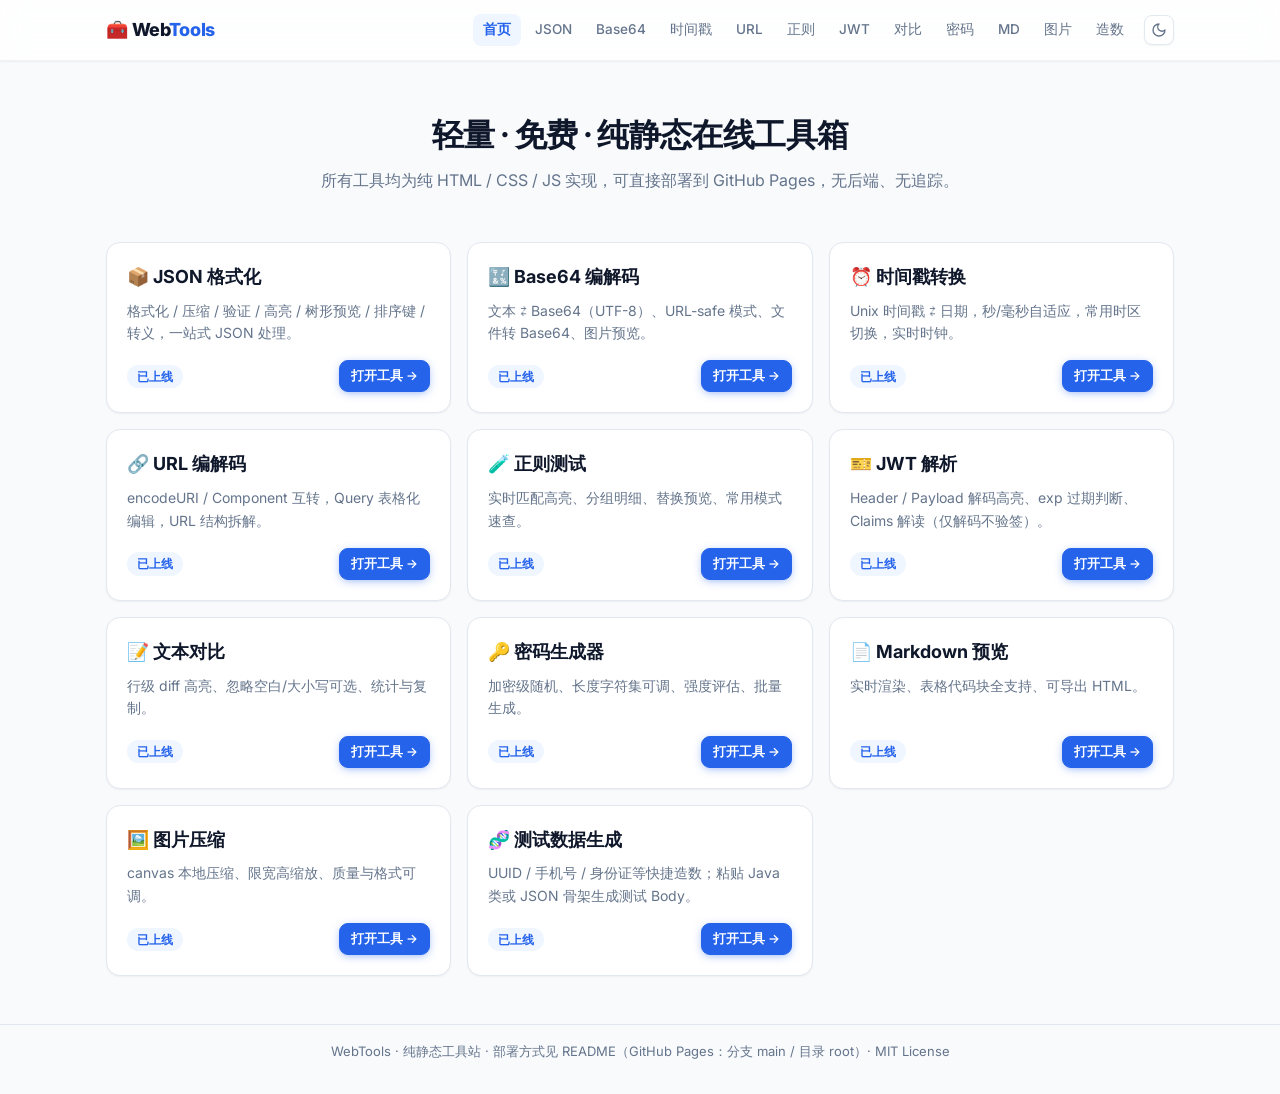
==== commit 5dda11ae: "update" ====
--- a/index.html
+++ b/index.html
@@ -29,6 +29,7 @@
         <a href="./tools/password.html">密码</a>
         <a href="./tools/markdown.html">MD</a>
         <a href="./tools/image-compress.html">图片</a>
+        <a href="./tools/testdata.html">造数</a>
       </nav>
         <button class="icon-btn theme-btn" id="theme-toggle" title="切换深色 / 浅色" aria-label="切换深色模式">
           <svg class="ic icon-moon" viewBox="0 0 24 24" fill="none" stroke="currentColor" stroke-width="2" stroke-linecap="round" stroke-linejoin="round"><path d="M12 3a6 6 0 0 0 9 9 9 9 0 1 1-9-9Z"/></svg>
@@ -134,6 +135,15 @@
           <a class="btn primary small" href="./tools/image-compress.html">打开工具 →</a>
         </div>
       </article>
+
+      <article class="tool-card">
+        <h3>🧬 测试数据生成</h3>
+        <p>UUID / 手机号 / 身份证等快捷造数；粘贴 Java 类或 JSON 骨架生成测试 Body。</p>
+        <div class="meta">
+          <span class="badge">已上线</span>
+          <a class="btn primary small" href="./tools/testdata.html">打开工具 →</a>
+        </div>
+      </article>
     </section>
   </main>
 
--- a/assets/css/common.css
+++ b/assets/css/common.css
@@ -322,6 +322,10 @@
 /* JSON 双窗格：桌面端固定舒适视口高度 */
 .json-layout { align-items: stretch; }
 .json-layout .pane { height: clamp(500px, calc(100vh - 348px), 780px); }
+.json-layout[data-layout="horizontal"],
+.json-layout[data-layout="vertical"] { grid-template-columns: minmax(0, 1fr); }
+.json-layout[data-layout="horizontal"] .source-pane,
+.json-layout[data-layout="vertical"] .source-pane { display: none; }
 @media (max-width: 860px) {
   .json-layout .pane { height: auto; min-height: 440px; }
 }
@@ -338,6 +342,29 @@
 .json-main .statusbar { margin-bottom: 8px; padding: 8px 12px; }
 .json-main .page-note { display: none; }
 .json-main .json-layout .pane { height: clamp(480px, calc(100vh - 252px), 1200px); }
+.json-layout-controls {
+  display: inline-flex;
+  align-items: center;
+  gap: 8px;
+  white-space: nowrap;
+}
+.layout-label { color: var(--muted); font-size: 12px; font-weight: 600; }
+.layout-segmented .seg-btn { padding: 4px 9px; font-size: 11.5px; }
+.sync-scroll-control {
+  display: inline-flex;
+  align-items: center;
+  gap: 5px;
+  color: var(--muted);
+  font-size: 12px;
+  cursor: pointer;
+  user-select: none;
+}
+.sync-scroll-control[hidden],
+.json-compare[hidden] { display: none !important; }
+.sync-scroll-control:has(input:checked) { color: var(--primary); }
+@media (max-width: 1120px) {
+  .json-layout-controls { order: 10; width: 100%; justify-content: flex-end; }
+}
 .pane-header {
   display: flex;
   justify-content: space-between;
@@ -489,6 +516,8 @@
 #json-input-wrap textarea:focus-visible { outline: none; }
 .output-wrap { min-height: 420px; max-height: 640px; overflow: auto; }
 .json-layout .output-wrap { min-height: 0; max-height: none; flex: 1; }
+.json-layout[data-layout="horizontal"] .output-wrap,
+.json-layout[data-layout="vertical"] .output-wrap { overflow: hidden; }
 .output-wrap::-webkit-scrollbar, #json-input-wrap textarea::-webkit-scrollbar { width: 10px; height: 10px; }
 .output-wrap::-webkit-scrollbar-thumb, #json-input-wrap textarea::-webkit-scrollbar-thumb {
   background: var(--border-strong);
@@ -512,6 +541,82 @@
   font: inherit;
   white-space: pre-wrap;
   word-break: break-word;
+}
+.json-compare {
+  height: 100%;
+  min-height: 0;
+  gap: 10px;
+  padding: 10px;
+  background: var(--surface);
+}
+.json-compare.layout-horizontal {
+  display: grid;
+  grid-template-columns: repeat(2, minmax(0, 1fr));
+}
+.json-compare.layout-vertical {
+  display: grid;
+  grid-template-rows: repeat(2, minmax(0, 1fr));
+}
+.compare-panel {
+  min-width: 0;
+  min-height: 0;
+  display: flex;
+  flex-direction: column;
+  overflow: hidden;
+  border: 1px solid var(--border);
+  border-radius: var(--radius-sm);
+  background: var(--card);
+}
+.compare-header {
+  flex: 0 0 auto;
+  min-height: 42px;
+  padding: 6px 10px;
+  display: flex;
+  align-items: center;
+  gap: 10px;
+  border-bottom: 1px solid var(--border-soft);
+}
+.compare-header label {
+  color: var(--muted);
+  font-size: 11px;
+  font-weight: 700;
+  text-transform: uppercase;
+  letter-spacing: 0.07em;
+}
+.compare-header .select {
+  min-width: 0;
+  flex: 1;
+  padding-top: 5px;
+  padding-bottom: 5px;
+}
+.compare-scroll {
+  flex: 1;
+  min-height: 0;
+  overflow: auto;
+  scrollbar-gutter: stable;
+}
+.compare-scroll::-webkit-scrollbar { width: 10px; height: 10px; }
+.compare-scroll::-webkit-scrollbar-thumb {
+  background: var(--border-strong);
+  border: 3px solid transparent;
+  border-radius: 8px;
+  background-clip: content-box;
+}
+.compare-code {
+  box-sizing: border-box;
+  min-width: 100%;
+  width: max-content;
+  margin: 0;
+  padding: 14px;
+  font-family: var(--font-mono);
+  font-size: 13px;
+  line-height: 1.7;
+  white-space: pre;
+  color: var(--text);
+}
+.compare-code.placeholder { width: 100%; color: var(--muted); white-space: pre-wrap; }
+@media (max-width: 700px) {
+  .json-compare.layout-horizontal { grid-template-columns: minmax(0, 1fr); grid-template-rows: repeat(2, minmax(0, 1fr)); }
 }
 .statusbar {
   display: flex;
@@ -590,6 +695,27 @@
 .j-row { white-space: pre-wrap; word-break: break-word; padding: 1px 0; }
 .j-line { white-space: pre-wrap; word-break: break-word; }
 .j-more { color: var(--muted); font-size: 12px; padding: 4px 0; }
+
+/* 多段 JSON 的分段标题（文本视图与树形视图共用） */
+.j-doc-sep {
+  display: flex;
+  align-items: center;
+  gap: 8px;
+  margin: 14px 0 6px;
+  padding-top: 10px;
+  border-top: 1px dashed var(--border);
+}
+.j-doc-sep.first { margin-top: 0; padding-top: 0; border-top: 0; }
+.j-doc-idx {
+  font-size: 12px;
+  font-weight: 700;
+  line-height: 1;
+  padding: 3px 8px;
+  border-radius: 999px;
+  color: var(--primary);
+  background: var(--primary-soft);
+}
+.j-doc-meta { color: var(--muted); font-size: 12px; }
 
 /* JSON 错误卡片（粉底 + 红标题 + 修复按钮） */
 .j-err-card {
@@ -817,3 +943,67 @@
 .dropzone.over { border-color: var(--primary); background: var(--primary-soft); color: var(--text); }
 .cmp-img { max-width: 100%; max-height: 420px; border: 1px solid var(--border); border-radius: 8px; }
 input[type="range"] { accent-color: var(--primary); }
+
+/* 测试数据生成 */
+.td-mode-bar { display: flex; align-items: center; gap: 12px; flex-wrap: wrap; margin: 4px 0 12px; }
+.td-panel { display: none; }
+.td-panel.active { display: block; }
+.td-grid {
+  display: grid;
+  grid-template-columns: repeat(auto-fill, minmax(270px, 1fr));
+  gap: 10px;
+  padding: 12px;
+}
+.td-card {
+  border: 1px solid var(--border);
+  border-radius: var(--radius-sm);
+  background: var(--surface);
+  padding: 10px 12px;
+  display: flex;
+  flex-direction: column;
+  gap: 8px;
+}
+.td-card .td-head {
+  display: flex;
+  justify-content: space-between;
+  align-items: center;
+  gap: 8px;
+  font-size: 13px;
+  font-weight: 600;
+}
+.td-card .td-head span { color: var(--muted); font-weight: 500; font-size: 11px; }
+.td-val {
+  font-family: var(--font-mono);
+  font-size: 12.5px;
+  line-height: 1.55;
+  word-break: break-all;
+  background: var(--card);
+  border: 1px solid var(--border);
+  border-radius: 6px;
+  padding: 8px;
+  min-height: 46px;
+  cursor: pointer;
+  white-space: pre-wrap;
+}
+.td-val:hover { border-color: var(--primary); }
+.td-actions { display: flex; gap: 6px; flex-wrap: wrap; }
+.td-java-layout {
+  display: grid;
+  grid-template-columns: 1fr 1fr;
+  gap: 12px;
+  margin-bottom: 16px;
+}
+@media (max-width: 860px) { .td-java-layout { grid-template-columns: 1fr; } }
+.td-opts { display: flex; flex-wrap: wrap; gap: 12px 16px; padding: 10px 12px; font-size: 13px; align-items: center; }
+.td-opts label { display: inline-flex; align-items: center; gap: 6px; color: var(--text); }
+.td-opts .field { width: auto; min-width: 88px; padding: 5px 8px; font-size: 13px; }
+.td-json { margin: 0; padding: 14px; font-family: var(--font-mono); font-size: 13px; line-height: 1.7; white-space: pre-wrap; word-break: break-word; min-height: 360px; }
+.td-json .k { color: #0550ae; }
+.td-json .s { color: #0a7f37; }
+.td-json .n { color: #8250df; }
+.td-json .b { color: #cf222e; }
+.td-json .null { color: #64748b; font-style: italic; }
+:root[data-theme="dark"] .td-json .k { color: #93c5fd; }
+:root[data-theme="dark"] .td-json .s { color: #86efac; }
+:root[data-theme="dark"] .td-json .n { color: #c4b5fd; }
+:root[data-theme="dark"] .td-json .b { color: #fca5a5; }
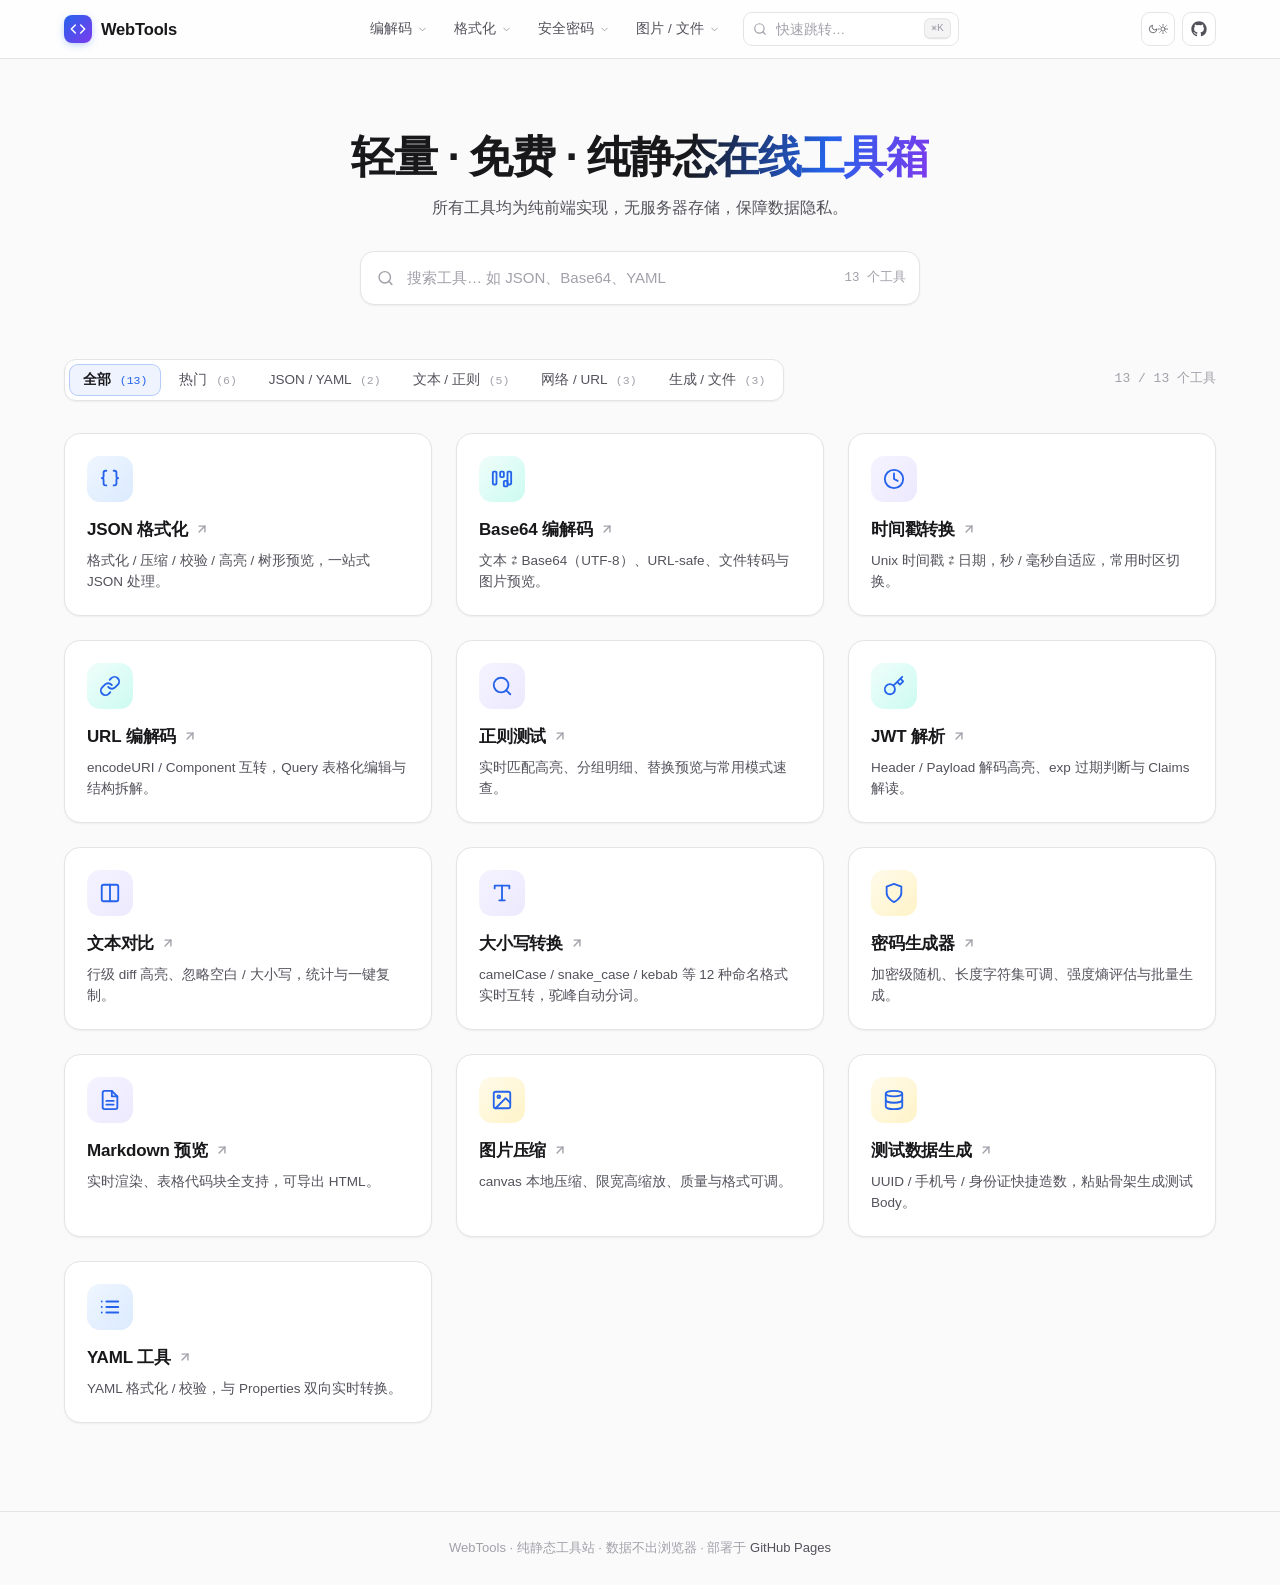
==== commit 3794882c: "feat: 首页极简改版、全站导航统一，新增 YAML 与大小写转换工具 - 新增 YAML 工具：格式化/校验/YAML ⇄ Properties 双向转换（零依赖手写解析器） - 新增大小写转换：" ====
--- a/index.html
+++ b/index.html
@@ -1,159 +1,153 @@
 <!DOCTYPE html>
-<html lang="zh-CN">
+<html lang="zh-CN" data-theme="light">
 <head>
-  <meta charset="UTF-8" />
-  <meta name="viewport" content="width=device-width, initial-scale=1.0" />
-  <title>WebTools · 免费在线工具箱</title>
-  <meta name="description" content="WebTools：纯静态、免费在线小工具合集，首发 JSON 格式化工具，适配 GitHub Pages。" />
-  <script>try{var _t=localStorage.getItem('webtools.theme');if(_t==='dark'||(!_t&&window.matchMedia&&matchMedia('(prefers-color-scheme: dark)').matches))document.documentElement.dataset.theme='dark';}catch(_e){}</script>
-  <link rel="preconnect" href="https://fonts.googleapis.com" />
-  <link rel="preconnect" href="https://fonts.gstatic.com" crossorigin />
-  <link href="https://fonts.googleapis.com/css2?family=Inter:wght@400;500;600;700;800&family=JetBrains+Mono:wght@400;500;600;700&display=swap" rel="stylesheet" />
-  <link rel="stylesheet" href="./assets/css/common.css?v=20260908d" />
-  <link rel="icon" href="data:image/svg+xml,<svg xmlns='http://www.w3.org/2000/svg' viewBox='0 0 100 100'><text y='.9em' font-size='90'>🧰</text></svg>" />
+  <meta charset="UTF-8">
+  <meta name="viewport" content="width=device-width, initial-scale=1.0">
+  <title>WebTools 工具箱 — 轻量·免费·纯静态在线工具箱</title>
+  <meta name="description" content="轻量·免费·纯静态在线工具箱。12 款常用开发工具：JSON/YAML 格式化、Base64、URL 编解码、时间戳、正则、JWT、文本对比、密码生成等，纯前端本地运行，数据不出浏览器。">
+  <meta name="color-scheme" content="light dark">
+  <link rel="icon" href="data:image/svg+xml,<svg xmlns='http://www.w3.org/2000/svg' viewBox='0 0 100 100'><text y='.9em' font-size='90'>🧰</text></svg>">
+  <script>
+    try {
+      var t = localStorage.getItem('webtools.theme');
+      if (!t) t = matchMedia('(prefers-color-scheme: dark)').matches ? 'dark' : 'light';
+      document.documentElement.setAttribute('data-theme', t);
+    } catch (e) {}
+  </script>
+  <link rel="stylesheet" href="assets/css/nav.css?v=20260925a">
+  <link rel="stylesheet" href="assets/css/home.css?v=20260925b">
 </head>
 <body>
-  <header class="site-header">
-    <div class="container">
-      <a class="logo" href="./index.html">🧰 Web<span>Tools</span></a>
-      <div class="nav-wrap">
-      <nav class="nav">
-        <a href="./index.html" class="active">首页</a>
-        <a href="./tools/json-formatter.html">JSON</a>
-        <a href="./tools/base64.html">Base64</a>
-        <a href="./tools/timestamp.html">时间戳</a>
-        <a href="./tools/url-codec.html">URL</a>
-        <a href="./tools/regex.html">正则</a>
-        <a href="./tools/jwt.html">JWT</a>
-        <a href="./tools/text-diff.html">对比</a>
-        <a href="./tools/password.html">密码</a>
-        <a href="./tools/markdown.html">MD</a>
-        <a href="./tools/image-compress.html">图片</a>
-        <a href="./tools/testdata.html">造数</a>
-      </nav>
-        <button class="icon-btn theme-btn" id="theme-toggle" title="切换深色 / 浅色" aria-label="切换深色模式">
-          <svg class="ic icon-moon" viewBox="0 0 24 24" fill="none" stroke="currentColor" stroke-width="2" stroke-linecap="round" stroke-linejoin="round"><path d="M12 3a6 6 0 0 0 9 9 9 9 0 1 1-9-9Z"/></svg>
-          <svg class="ic icon-sun" viewBox="0 0 24 24" fill="none" stroke="currentColor" stroke-width="2" stroke-linecap="round" stroke-linejoin="round"><circle cx="12" cy="12" r="4"/><path d="M12 2v2M12 20v2M4.9 4.9l1.4 1.4M17.7 17.7l1.4 1.4M2 12h2M20 12h2M4.9 19.1l1.4-1.4M17.7 6.3l1.4-1.4"/></svg>
+
+  <!-- ============ 顶部导航（site-nav.js 渲染） ============ -->
+  <div id="site-nav"></div>
+  <script src="assets/js/site-nav.js?v=20260925a"></script>
+
+  <main class="wrap">
+    <!-- ============ Hero ============ -->
+    <section class="hero">
+      <h1>轻量 · 免费 · <span class="grad">纯静态在线工具箱</span></h1>
+      <p class="sub">所有工具均为纯前端实现，无服务器存储，保障数据隐私。</p>
+
+      <div class="hero-search" id="hero-search">
+        <svg class="hs-icon" viewBox="0 0 24 24" fill="none" stroke="currentColor" stroke-width="2" stroke-linecap="round" stroke-linejoin="round"><circle cx="11" cy="11" r="8"/><path d="m21 21-4.3-4.3"/></svg>
+        <input id="hs" type="search" placeholder="搜索工具… 如 JSON、Base64、YAML" autocomplete="off" spellcheck="false" aria-label="搜索工具">
+        <span class="hs-count" id="hs-count">13 个工具</span>
+        <button class="hs-clear" id="hs-clear" type="button" aria-label="清空搜索">
+          <svg viewBox="0 0 24 24" fill="none" stroke="currentColor" stroke-width="2.4" stroke-linecap="round" stroke-linejoin="round"><line x1="18" y1="6" x2="6" y2="18"/><line x1="6" y1="6" x2="18" y2="18"/></svg>
         </button>
       </div>
-    </div>
-  </header>
-
-  <main class="container">
-    <section class="hero">
-      <h1>轻量 · 免费 · 纯静态在线工具箱</h1>
-      <p>所有工具均为纯 HTML / CSS / JS 实现，可直接部署到 GitHub Pages，无后端、无追踪。</p>
     </section>
 
-    <section class="tool-grid">
-      <article class="tool-card">
-        <h3>📦 JSON 格式化</h3>
-        <p>格式化 / 压缩 / 验证 / 高亮 / 树形预览 / 排序键 / 转义，一站式 JSON 处理。</p>
-        <div class="meta">
-          <span class="badge">已上线</span>
-          <a class="btn primary small" href="./tools/json-formatter.html">打开工具 →</a>
-        </div>
-      </article>
+    <!-- ============ 分类 Tabs ============ -->
+    <div class="tabsbar">
+      <div class="tabs" id="tabs" role="tablist" aria-label="工具分类筛选">
+        <span class="tab-ind" id="tab-ind" aria-hidden="true"></span>
+        <button class="tab active" role="tab" data-cat="all" aria-selected="true">全部 <span class="cnt">(13)</span></button>
+        <button class="tab" role="tab" data-cat="hot" aria-selected="false">热门 <span class="cnt">(6)</span></button>
+        <button class="tab" role="tab" data-cat="json" aria-selected="false">JSON / YAML <span class="cnt">(2)</span></button>
+        <button class="tab" role="tab" data-cat="text" aria-selected="false">文本 / 正则 <span class="cnt">(5)</span></button>
+        <button class="tab" role="tab" data-cat="net" aria-selected="false">网络 / URL <span class="cnt">(3)</span></button>
+        <button class="tab" role="tab" data-cat="gen" aria-selected="false">生成 / 文件 <span class="cnt">(3)</span></button>
+      </div>
+      <span class="tabs-count" id="tabs-count">13 / 13 个工具</span>
+    </div>
 
-      <article class="tool-card">
-        <h3>🔣 Base64 编解码</h3>
-        <p>文本 ⇄ Base64（UTF-8）、URL-safe 模式、文件转 Base64、图片预览。</p>
-        <div class="meta">
-          <span class="badge">已上线</span>
-          <a class="btn primary small" href="./tools/base64.html">打开工具 →</a>
-        </div>
-      </article>
+    <!-- ============ 工具卡片网格 ============ -->
+    <section class="grid" id="grid" aria-label="工具列表">
+      <a class="card" href="./tools/json-formatter.html" data-cat="json" data-hot="1" data-kw="json format 格式化 校验 高亮 压缩">
+        <span class="ico ico-blue"><svg viewBox="0 0 24 24" fill="none" stroke="currentColor" stroke-width="2" stroke-linecap="round" stroke-linejoin="round"><path d="M8 3H7a2 2 0 0 0-2 2v4a2 2 0 0 1-2 2 2 2 0 0 1 2 2v4c0 1.1.9 2 2 2h1"/><path d="M16 3h1a2 2 0 0 1 2 2v4a2 2 0 0 0 2 2 2 2 0 0 0-2 2v4a2 2 0 0 1-2 2h-1"/></svg></span>
+        <h3>JSON 格式化 <svg class="arrow" viewBox="0 0 24 24" fill="none" stroke="currentColor" stroke-width="2.4" stroke-linecap="round" stroke-linejoin="round"><line x1="7" y1="17" x2="17" y2="7"/><polyline points="7 7 17 7 17 17"/></svg></h3>
+        <p>格式化 / 压缩 / 校验 / 高亮 / 树形预览，一站式 JSON 处理。</p>
+      </a>
 
-      <article class="tool-card">
-        <h3>⏰ 时间戳转换</h3>
-        <p>Unix 时间戳 ⇄ 日期，秒/毫秒自适应，常用时区切换，实时时钟。</p>
-        <div class="meta">
-          <span class="badge">已上线</span>
-          <a class="btn primary small" href="./tools/timestamp.html">打开工具 →</a>
-        </div>
-      </article>
+      <a class="card" href="./tools/base64.html" data-cat="net" data-hot="1" data-kw="base64 encode decode utf-8 url-safe 编码 解码">
+        <span class="ico ico-teal"><svg viewBox="0 0 24 24" fill="none" stroke="currentColor" stroke-width="2" stroke-linecap="round" stroke-linejoin="round"><rect x="14" y="14" width="4" height="6" rx="1"/><rect x="10" y="4" width="4" height="6" rx="1"/><rect x="18" y="4" width="4" height="14" rx="1"/><rect x="2" y="4" width="4" height="14" rx="1"/></svg></span>
+        <h3>Base64 编解码 <svg class="arrow" viewBox="0 0 24 24" fill="none" stroke="currentColor" stroke-width="2.4" stroke-linecap="round" stroke-linejoin="round"><line x1="7" y1="17" x2="17" y2="7"/><polyline points="7 7 17 7 17 17"/></svg></h3>
+        <p>文本 ⇄ Base64（UTF-8）、URL-safe、文件转码与图片预览。</p>
+      </a>
 
-      <article class="tool-card">
-        <h3>🔗 URL 编解码</h3>
-        <p>encodeURI / Component 互转，Query 表格化编辑，URL 结构拆解。</p>
-        <div class="meta">
-          <span class="badge">已上线</span>
-          <a class="btn primary small" href="./tools/url-codec.html">打开工具 →</a>
-        </div>
-      </article>
+      <a class="card" href="./tools/timestamp.html" data-cat="text" data-hot="1" data-kw="timestamp unix time 时间 秒 毫秒 日期 时区">
+        <span class="ico ico-violet"><svg viewBox="0 0 24 24" fill="none" stroke="currentColor" stroke-width="2" stroke-linecap="round" stroke-linejoin="round"><circle cx="12" cy="12" r="10"/><polyline points="12 6 12 12 16 14"/></svg></span>
+        <h3>时间戳转换 <svg class="arrow" viewBox="0 0 24 24" fill="none" stroke="currentColor" stroke-width="2.4" stroke-linecap="round" stroke-linejoin="round"><line x1="7" y1="17" x2="17" y2="7"/><polyline points="7 7 17 7 17 17"/></svg></h3>
+        <p>Unix 时间戳 ⇄ 日期，秒 / 毫秒自适应，常用时区切换。</p>
+      </a>
 
-      <article class="tool-card">
-        <h3>🧪 正则测试</h3>
-        <p>实时匹配高亮、分组明细、替换预览、常用模式速查。</p>
-        <div class="meta">
-          <span class="badge">已上线</span>
-          <a class="btn primary small" href="./tools/regex.html">打开工具 →</a>
-        </div>
-      </article>
+      <a class="card" href="./tools/url-codec.html" data-cat="net" data-hot="0" data-kw="url encodeuri component query 参数 编码 解码 percent">
+        <span class="ico ico-teal"><svg viewBox="0 0 24 24" fill="none" stroke="currentColor" stroke-width="2" stroke-linecap="round" stroke-linejoin="round"><path d="M10 13a5 5 0 0 0 7.54.54l3-3a5 5 0 0 0-7.07-7.07l-1.72 1.71"/><path d="M14 11a5 5 0 0 0-7.54-.54l-3 3a5 5 0 0 0 7.07 7.07l1.71-1.71"/></svg></span>
+        <h3>URL 编解码 <svg class="arrow" viewBox="0 0 24 24" fill="none" stroke="currentColor" stroke-width="2.4" stroke-linecap="round" stroke-linejoin="round"><line x1="7" y1="17" x2="17" y2="7"/><polyline points="7 7 17 7 17 17"/></svg></h3>
+        <p>encodeURI / Component 互转，Query 表格化编辑与结构拆解。</p>
+      </a>
 
-      <article class="tool-card">
-        <h3>🎫 JWT 解析</h3>
-        <p>Header / Payload 解码高亮、exp 过期判断、Claims 解读（仅解码不验签）。</p>
-        <div class="meta">
-          <span class="badge">已上线</span>
-          <a class="btn primary small" href="./tools/jwt.html">打开工具 →</a>
-        </div>
-      </article>
+      <a class="card" href="./tools/regex.html" data-cat="text" data-hot="1" data-kw="regex regexp 正则 匹配 分组 替换 pattern">
+        <span class="ico ico-violet"><svg viewBox="0 0 24 24" fill="none" stroke="currentColor" stroke-width="2" stroke-linecap="round" stroke-linejoin="round"><circle cx="11" cy="11" r="8"/><path d="m21 21-4.3-4.3"/></svg></span>
+        <h3>正则测试 <svg class="arrow" viewBox="0 0 24 24" fill="none" stroke="currentColor" stroke-width="2.4" stroke-linecap="round" stroke-linejoin="round"><line x1="7" y1="17" x2="17" y2="7"/><polyline points="7 7 17 7 17 17"/></svg></h3>
+        <p>实时匹配高亮、分组明细、替换预览与常用模式速查。</p>
+      </a>
 
-      <article class="tool-card">
-        <h3>📝 文本对比</h3>
-        <p>行级 diff 高亮、忽略空白/大小写可选、统计与复制。</p>
-        <div class="meta">
-          <span class="badge">已上线</span>
-          <a class="btn primary small" href="./tools/text-diff.html">打开工具 →</a>
-        </div>
-      </article>
+      <a class="card" href="./tools/jwt.html" data-cat="net" data-hot="0" data-kw="jwt token header payload claims 过期 exp 解析">
+        <span class="ico ico-teal"><svg viewBox="0 0 24 24" fill="none" stroke="currentColor" stroke-width="2" stroke-linecap="round" stroke-linejoin="round"><path d="M21 2l-2 2m-7.61 7.61a5.5 5.5 0 1 1-7.778 7.778 5.5 5.5 0 0 1 7.777-7.777zm0 0L15.5 7.5m0 0l3 3L22 7l-3-3m-3.5 3.5L19 4"/></svg></span>
+        <h3>JWT 解析 <svg class="arrow" viewBox="0 0 24 24" fill="none" stroke="currentColor" stroke-width="2.4" stroke-linecap="round" stroke-linejoin="round"><line x1="7" y1="17" x2="17" y2="7"/><polyline points="7 7 17 7 17 17"/></svg></h3>
+        <p>Header / Payload 解码高亮、exp 过期判断与 Claims 解读。</p>
+      </a>
 
-      <article class="tool-card">
-        <h3>🔑 密码生成器</h3>
-        <p>加密级随机、长度字符集可调、强度评估、批量生成。</p>
-        <div class="meta">
-          <span class="badge">已上线</span>
-          <a class="btn primary small" href="./tools/password.html">打开工具 →</a>
-        </div>
-      </article>
+      <a class="card" href="./tools/text-diff.html" data-cat="text" data-hot="0" data-kw="diff compare 对比 差异 行级 忽略空白 大小写">
+        <span class="ico ico-violet"><svg viewBox="0 0 24 24" fill="none" stroke="currentColor" stroke-width="2" stroke-linecap="round" stroke-linejoin="round"><rect x="3" y="3" width="18" height="18" rx="2"/><line x1="12" y1="3" x2="12" y2="21"/></svg></span>
+        <h3>文本对比 <svg class="arrow" viewBox="0 0 24 24" fill="none" stroke="currentColor" stroke-width="2.4" stroke-linecap="round" stroke-linejoin="round"><line x1="7" y1="17" x2="17" y2="7"/><polyline points="7 7 17 7 17 17"/></svg></h3>
+        <p>行级 diff 高亮、忽略空白 / 大小写，统计与一键复制。</p>
+      </a>
 
-      <article class="tool-card">
-        <h3>📄 Markdown 预览</h3>
-        <p>实时渲染、表格代码块全支持、可导出 HTML。</p>
-        <div class="meta">
-          <span class="badge">已上线</span>
-          <a class="btn primary small" href="./tools/markdown.html">打开工具 →</a>
-        </div>
-      </article>
 
-      <article class="tool-card">
-        <h3>🖼️ 图片压缩</h3>
+      <a class="card" href="./tools/case.html" data-cat="text" data-hot="0" data-kw="case camel pascal snake kebab constant train title sentence 大小写 驼峰 命名 转换">
+        <span class="ico ico-violet"><svg viewBox="0 0 24 24" fill="none" stroke="currentColor" stroke-width="2" stroke-linecap="round" stroke-linejoin="round"><polyline points="4 7 4 4 20 4 20 7"/><line x1="9" y1="20" x2="15" y2="20"/><line x1="12" y1="4" x2="12" y2="20"/></svg></span>
+        <h3>大小写转换 <svg class="arrow" viewBox="0 0 24 24" fill="none" stroke="currentColor" stroke-width="2.4" stroke-linecap="round" stroke-linejoin="round"><line x1="7" y1="17" x2="17" y2="7"/><polyline points="7 7 17 7 17 17"/></svg></h3>
+        <p>camelCase / snake_case / kebab 等 12 种命名格式实时互转，驼峰自动分词。</p>
+      </a>
+
+      <a class="card" href="./tools/password.html" data-cat="gen" data-hot="1" data-kw="password 密码 生成 随机 强度 熵 secure 长度">
+        <span class="ico ico-amber"><svg viewBox="0 0 24 24" fill="none" stroke="currentColor" stroke-width="2" stroke-linecap="round" stroke-linejoin="round"><path d="M12 22s8-4 8-10V5l-8-3-8 3v7c0 6 8 10 8 10z"/></svg></span>
+        <h3>密码生成器 <svg class="arrow" viewBox="0 0 24 24" fill="none" stroke="currentColor" stroke-width="2.4" stroke-linecap="round" stroke-linejoin="round"><line x1="7" y1="17" x2="17" y2="7"/><polyline points="7 7 17 7 17 17"/></svg></h3>
+        <p>加密级随机、长度字符集可调、强度熵评估与批量生成。</p>
+      </a>
+
+      <a class="card" href="./tools/markdown.html" data-cat="text" data-hot="0" data-kw="markdown md 预览 渲染 表格 代码块 导出 html">
+        <span class="ico ico-violet"><svg viewBox="0 0 24 24" fill="none" stroke="currentColor" stroke-width="2" stroke-linecap="round" stroke-linejoin="round"><path d="M14 2H6a2 2 0 0 0-2 2v16a2 2 0 0 0 2 2h12a2 2 0 0 0 2-2V8z"/><polyline points="14 2 14 8 20 8"/><line x1="16" y1="13" x2="8" y2="13"/><line x1="16" y1="17" x2="8" y2="17"/></svg></span>
+        <h3>Markdown 预览 <svg class="arrow" viewBox="0 0 24 24" fill="none" stroke="currentColor" stroke-width="2.4" stroke-linecap="round" stroke-linejoin="round"><line x1="7" y1="17" x2="17" y2="7"/><polyline points="7 7 17 7 17 17"/></svg></h3>
+        <p>实时渲染、表格代码块全支持，可导出 HTML。</p>
+      </a>
+
+      <a class="card" href="./tools/image-compress.html" data-cat="gen" data-hot="0" data-kw="image 图片 压缩 canvas 缩放 质量 jpg png webp">
+        <span class="ico ico-amber"><svg viewBox="0 0 24 24" fill="none" stroke="currentColor" stroke-width="2" stroke-linecap="round" stroke-linejoin="round"><rect x="3" y="3" width="18" height="18" rx="2"/><circle cx="8.5" cy="8.5" r="1.5"/><polyline points="21 15 16 10 5 21"/></svg></span>
+        <h3>图片压缩 <svg class="arrow" viewBox="0 0 24 24" fill="none" stroke="currentColor" stroke-width="2.4" stroke-linecap="round" stroke-linejoin="round"><line x1="7" y1="17" x2="17" y2="7"/><polyline points="7 7 17 7 17 17"/></svg></h3>
         <p>canvas 本地压缩、限宽高缩放、质量与格式可调。</p>
-        <div class="meta">
-          <span class="badge">已上线</span>
-          <a class="btn primary small" href="./tools/image-compress.html">打开工具 →</a>
-        </div>
-      </article>
+      </a>
 
-      <article class="tool-card">
-        <h3>🧬 测试数据生成</h3>
-        <p>UUID / 手机号 / 身份证等快捷造数；粘贴 Java 类或 JSON 骨架生成测试 Body。</p>
-        <div class="meta">
-          <span class="badge">已上线</span>
-          <a class="btn primary small" href="./tools/testdata.html">打开工具 →</a>
-        </div>
-      </article>
+      <a class="card" href="./tools/testdata.html" data-cat="gen" data-hot="0" data-kw="testdata uuid 手机号 身份证 造数 mock 测试数据 生成">
+        <span class="ico ico-amber"><svg viewBox="0 0 24 24" fill="none" stroke="currentColor" stroke-width="2" stroke-linecap="round" stroke-linejoin="round"><ellipse cx="12" cy="5" rx="9" ry="3"/><path d="M21 12c0 1.66-4 3-9 3s-9-1.34-9-3"/><path d="M3 5v14c0 1.66 4 3 9 3s9-1.34 9-3V5"/></svg></span>
+        <h3>测试数据生成 <svg class="arrow" viewBox="0 0 24 24" fill="none" stroke="currentColor" stroke-width="2.4" stroke-linecap="round" stroke-linejoin="round"><line x1="7" y1="17" x2="17" y2="7"/><polyline points="7 7 17 7 17 17"/></svg></h3>
+        <p>UUID / 手机号 / 身份证快捷造数，粘贴骨架生成测试 Body。</p>
+      </a>
+
+      <a class="card" href="./tools/yaml.html" data-cat="json" data-hot="1" data-kw="yaml yml properties 格式化 校验 转换 配置">
+        <span class="ico ico-blue"><svg viewBox="0 0 24 24" fill="none" stroke="currentColor" stroke-width="2" stroke-linecap="round" stroke-linejoin="round"><line x1="8" y1="6" x2="21" y2="6"/><line x1="8" y1="12" x2="21" y2="12"/><line x1="8" y1="18" x2="21" y2="18"/><line x1="3" y1="6" x2="3.01" y2="6"/><line x1="3" y1="12" x2="3.01" y2="12"/><line x1="3" y1="18" x2="3.01" y2="18"/></svg></span>
+        <h3>YAML 工具 <svg class="arrow" viewBox="0 0 24 24" fill="none" stroke="currentColor" stroke-width="2.4" stroke-linecap="round" stroke-linejoin="round"><line x1="7" y1="17" x2="17" y2="7"/><polyline points="7 7 17 7 17 17"/></svg></h3>
+        <p>YAML 格式化 / 校验，与 Properties 双向实时转换。</p>
+      </a>
     </section>
+
+    <!-- 空状态 -->
+    <div class="empty" id="empty">
+      <span class="e-ico"><svg viewBox="0 0 24 24" fill="none" stroke="currentColor" stroke-width="2" stroke-linecap="round" stroke-linejoin="round"><circle cx="11" cy="11" r="8"/><path d="m21 21-4.3-4.3"/><line x1="8" y1="11" x2="14" y2="11"/></svg></span>
+      <h4>没有匹配的工具</h4>
+      <p>换个关键词试试，或点击上方「全部」查看所有工具。</p>
+    </div>
   </main>
 
-  <footer class="site-footer">
-    <div class="container">
-      WebTools · 纯静态工具站 · 部署方式见 README（GitHub Pages：分支 main / 目录 root）· MIT License
-    </div>
+  <footer class="footer">
+    WebTools · 纯静态工具站 · 数据不出浏览器 · 部署于
+    <a href="https://github.com/weihubeats/WebTools" target="_blank" rel="noopener">GitHub Pages</a>
   </footer>
-  <script>
-    (function(){var tg=document.getElementById('theme-toggle');if(tg)tg.addEventListener('click',function(){var d=document.documentElement;var dark=d.dataset.theme!=='dark';if(dark)d.dataset.theme='dark';else delete d.dataset.theme;try{localStorage.setItem('webtools.theme',dark?'dark':'light');}catch(e){}})})();
-  </script>
+
+  <script src="assets/js/home.js?v=20260925b"></script>
 </body>
 </html>
--- a/assets/css/nav.css
+++ b/assets/css/nav.css
@@ -0,0 +1,345 @@
+/* ============================================================
+   WebTools 全站顶部导航（.topbar）— 由 site-nav.js 渲染
+   所有颜色 token 作用域限定在 .topbar 内，不污染各工具页主题
+   ============================================================ */
+
+.topbar {
+  --text: #18181b;
+  --muted: #52525b;
+  --faint: #a1a1aa;
+  --panel: #ffffff;
+  --panel-2: #f4f4f5;
+  --border: #e4e4e7;
+  --border-strong: #d4d4d8;
+  --primary: #2563eb;
+  --primary-soft: rgba(37, 99, 235, 0.08);
+  --header-bg: rgba(255, 255, 255, 0.8);
+  --kbd-bg: #f4f4f5;
+  --font-sans: -apple-system, BlinkMacSystemFont, "Segoe UI", Roboto, "Helvetica Neue", Arial,
+    "PingFang SC", "Hiragino Sans GB", "Microsoft YaHei", sans-serif;
+  --font-mono: ui-monospace, SFMono-Regular, "SF Mono", Menlo, Consolas, "Liberation Mono", monospace;
+  --ease: cubic-bezier(0.16, 1, 0.3, 1);
+
+  position: sticky;
+  top: 0;
+  z-index: 60;
+  background: var(--header-bg);
+  backdrop-filter: saturate(180%) blur(14px);
+  -webkit-backdrop-filter: saturate(180%) blur(14px);
+  border-bottom: 1px solid var(--border);
+  font-family: var(--font-sans);
+}
+html[data-theme="dark"] .topbar {
+  --text: #fafafa;
+  --muted: #a1a1aa;
+  --faint: #71717a;
+  --panel: #18181b;
+  --panel-2: #27272a;
+  --border: #27272a;
+  --border-strong: #3f3f46;
+  --primary: #60a5fa;
+  --primary-soft: rgba(96, 165, 250, 0.12);
+  --header-bg: rgba(9, 9, 11, 0.8);
+  --kbd-bg: #27272a;
+}
+.topbar a { color: inherit; text-decoration: none; }
+.topbar button { font-family: inherit; }
+.topbar :focus-visible { outline: 2px solid var(--primary); outline-offset: 2px; border-radius: 6px; }
+
+.topbar-inner {
+  max-width: 1200px;
+  margin: 0 auto;
+  padding: 0 24px;
+  height: 58px;
+  display: flex;
+  align-items: center;
+  gap: 18px;
+}
+.topbar .logo {
+  display: inline-flex;
+  align-items: center;
+  gap: 9px;
+  font-weight: 700;
+  font-size: 16.5px;
+  letter-spacing: -0.01em;
+  flex-shrink: 0;
+}
+.logo-mark {
+  display: inline-flex;
+  align-items: center;
+  justify-content: center;
+  width: 28px;
+  height: 28px;
+  border-radius: 8px;
+  background: linear-gradient(135deg, #2563eb, #7c3aed);
+  color: #fff;
+  font-size: 14px;
+  box-shadow: 0 2px 8px -2px rgba(37, 99, 235, 0.5);
+}
+.logo-mark svg { width: 16px; height: 16px; }
+
+/* ============ 中部：分类下拉 + 快速搜索 ============ */
+.nav-center {
+  display: flex;
+  align-items: center;
+  gap: 4px;
+  margin: 0 auto;
+  min-width: 0;
+}
+.nav-dd { position: relative; }
+.nav-dd > button {
+  display: inline-flex;
+  align-items: center;
+  gap: 5px;
+  height: 34px;
+  padding: 0 11px;
+  border: 0;
+  border-radius: 8px;
+  background: transparent;
+  color: var(--muted);
+  font-size: 13.5px;
+  font-weight: 500;
+  cursor: pointer;
+  transition: color 0.15s var(--ease), background 0.15s var(--ease);
+  white-space: nowrap;
+}
+.nav-dd > button:hover,
+.nav-dd.open > button,
+.nav-dd.here > button { color: var(--text); background: var(--panel-2); }
+.nav-dd > button .caret {
+  width: 11px;
+  height: 11px;
+  opacity: 0.55;
+  transition: transform 0.2s var(--ease);
+}
+.nav-dd.open > button .caret { transform: rotate(180deg); }
+.dd-menu {
+  position: absolute;
+  top: calc(100% + 8px);
+  left: 50%;
+  transform: translateX(-50%) translateY(-4px);
+  min-width: 196px;
+  padding: 6px;
+  background: var(--panel);
+  border: 1px solid var(--border);
+  border-radius: 12px;
+  box-shadow: 0 16px 40px -12px rgba(24, 24, 27, 0.24), 0 4px 12px -6px rgba(24, 24, 27, 0.12);
+  opacity: 0;
+  visibility: hidden;
+  transition: opacity 0.16s var(--ease), transform 0.16s var(--ease), visibility 0.16s;
+}
+.nav-dd:hover .dd-menu,
+.nav-dd.open .dd-menu {
+  opacity: 1;
+  visibility: visible;
+  transform: translateX(-50%) translateY(0);
+}
+.dd-menu a {
+  display: flex;
+  align-items: center;
+  gap: 9px;
+  padding: 8px 10px;
+  border-radius: 8px;
+  font-size: 13.5px;
+  color: var(--muted);
+  transition: background 0.12s var(--ease), color 0.12s var(--ease);
+}
+.dd-menu a:hover { background: var(--panel-2); color: var(--text); }
+.dd-menu a.cur { background: var(--primary-soft); color: var(--primary); font-weight: 600; }
+.dd-menu a .mini {
+  display: inline-flex;
+  align-items: center;
+  justify-content: center;
+  width: 22px;
+  height: 22px;
+  border-radius: 6px;
+  flex-shrink: 0;
+}
+.dd-menu a .mini svg { width: 13px; height: 13px; }
+.dd-menu a .tag {
+  margin-left: auto;
+  font-size: 10.5px;
+  color: var(--faint);
+  font-family: var(--font-mono);
+}
+
+/* 快速搜索（⌘K） */
+.qsearch { position: relative; margin-left: 8px; min-width: 0; }
+.qsearch-input {
+  width: 216px;
+  height: 34px;
+  padding: 0 62px 0 32px;
+  border: 1px solid var(--border);
+  border-radius: 9px;
+  background: var(--panel);
+  color: var(--text);
+  font-size: 13.5px;
+  font-family: inherit;
+  transition: border-color 0.15s var(--ease), box-shadow 0.15s var(--ease);
+}
+.qsearch-input::placeholder { color: var(--faint); }
+.qsearch-input:focus {
+  outline: none;
+  border-color: var(--primary);
+  box-shadow: 0 0 0 3px var(--primary-soft);
+}
+.qsearch .qs-icon {
+  position: absolute;
+  left: 10px;
+  top: 50%;
+  transform: translateY(-50%);
+  width: 14px;
+  height: 14px;
+  color: var(--faint);
+  pointer-events: none;
+}
+.qsearch .kbd {
+  position: absolute;
+  right: 8px;
+  top: 50%;
+  transform: translateY(-50%);
+  padding: 2px 6px;
+  border: 1px solid var(--border);
+  border-bottom-width: 2px;
+  border-radius: 6px;
+  background: var(--kbd-bg);
+  color: var(--faint);
+  font-size: 11px;
+  font-family: var(--font-mono);
+  line-height: 1.3;
+  pointer-events: none;
+}
+.qsearch-input:focus + .kbd { opacity: 0; }
+
+/* 搜索结果面板 */
+.qres {
+  position: absolute;
+  top: calc(100% + 8px);
+  right: 0;
+  width: 340px;
+  max-height: 340px;
+  overflow-y: auto;
+  padding: 6px;
+  background: var(--panel);
+  border: 1px solid var(--border);
+  border-radius: 12px;
+  box-shadow: 0 16px 40px -12px rgba(24, 24, 27, 0.24), 0 4px 12px -6px rgba(24, 24, 27, 0.12);
+  display: none;
+}
+.qres.show { display: block; }
+.qres-item {
+  display: flex;
+  align-items: center;
+  gap: 10px;
+  width: 100%;
+  padding: 9px 10px;
+  border: 0;
+  border-radius: 8px;
+  background: transparent;
+  color: var(--text);
+  font-size: 13.5px;
+  text-align: left;
+  cursor: pointer;
+}
+.qres-item .qi-ico {
+  display: inline-flex;
+  align-items: center;
+  justify-content: center;
+  width: 26px;
+  height: 26px;
+  border-radius: 7px;
+  background: var(--panel-2);
+  color: var(--muted);
+  flex-shrink: 0;
+}
+.qres-item .qi-ico svg { width: 14px; height: 14px; }
+.qres-item .qi-sub {
+  display: block;
+  font-size: 12px;
+  color: var(--faint);
+  overflow: hidden;
+  text-overflow: ellipsis;
+  white-space: nowrap;
+}
+.qres-item .qi-go { margin-left: auto; color: var(--faint); font-size: 12px; opacity: 0; }
+.qres-item.active,
+.qres-item:hover { background: var(--panel-2); }
+.qres-item.active .qi-go { opacity: 1; }
+.qres-empty { padding: 14px 12px; font-size: 13px; color: var(--faint); text-align: center; }
+.qres-hint {
+  margin-top: 6px;
+  padding: 8px 10px;
+  border-top: 1px solid var(--border);
+  font-size: 11.5px;
+  color: var(--faint);
+  display: flex;
+  gap: 10px;
+}
+.qres-hint kbd {
+  padding: 1px 5px;
+  border: 1px solid var(--border);
+  border-radius: 4px;
+  background: var(--kbd-bg);
+  font-family: var(--font-mono);
+  font-size: 10.5px;
+}
+
+/* ============ 右侧图标组 ============ */
+.top-actions { display: flex; align-items: center; gap: 7px; flex-shrink: 0; }
+.topbar .icon-btn {
+  display: inline-flex;
+  align-items: center;
+  justify-content: center;
+  width: 34px;
+  height: 34px;
+  border: 1px solid var(--border);
+  border-radius: 9px;
+  background: var(--panel);
+  color: var(--muted);
+  cursor: pointer;
+  transition: color 0.15s var(--ease), border-color 0.15s var(--ease), background 0.15s var(--ease);
+}
+.topbar .icon-btn:hover {
+  color: var(--text);
+  border-color: var(--border-strong);
+  background: var(--panel-2);
+}
+.topbar .icon-btn svg { width: 16px; height: 16px; }
+
+/* ============ 响应式 ============ */
+@media (max-width: 960px) {
+  .topbar-inner { gap: 10px; }
+  .qsearch-input { width: 168px; }
+}
+@media (max-width: 860px) {
+  .topbar-inner {
+    height: auto;
+    flex-wrap: wrap;
+    padding-top: 10px;
+    padding-bottom: 10px;
+  }
+  .nav-center {
+    order: 3;
+    width: 100%;
+    margin: 0;
+    overflow-x: auto;
+    scrollbar-width: none;
+    padding-bottom: 2px;
+  }
+  .nav-center::-webkit-scrollbar { display: none; }
+  .qsearch { margin-left: auto; }
+  .qsearch-input { width: 100%; min-width: 150px; }
+  .top-actions { margin-left: auto; }
+  .dd-menu { left: 0; transform: translateX(0) translateY(-4px); }
+  .nav-dd:hover .dd-menu, .nav-dd.open .dd-menu { transform: translateX(0) translateY(0); }
+}
+
+/* ============ 图标色系（导航下拉 mini + 首页卡片共用） ============ */
+.ico-blue   { background: linear-gradient(135deg, #eff6ff, #dbeafe); color: #2563eb; }
+.ico-violet { background: linear-gradient(135deg, #f5f3ff, #ede9fe); color: #7c3aed; }
+.ico-teal   { background: linear-gradient(135deg, #f0fdfa, #ccfbf1); color: #0d9488; }
+.ico-amber  { background: linear-gradient(135deg, #fffbeb, #fef3c7); color: #d97706; }
+html[data-theme="dark"] .ico-blue   { background: rgba(37, 99, 235, 0.16); color: #60a5fa; }
+html[data-theme="dark"] .ico-violet { background: rgba(124, 58, 237, 0.16); color: #a78bfa; }
+html[data-theme="dark"] .ico-teal   { background: rgba(13, 148, 136, 0.16); color: #2dd4bf; }
+html[data-theme="dark"] .ico-amber  { background: rgba(217, 119, 6, 0.16); color: #fbbf24; }
--- a/assets/css/home.css
+++ b/assets/css/home.css
@@ -0,0 +1,341 @@
+/* ============================================================
+   WebTools 首页 — Vercel / Raycast 极简高质感设计系统
+   自包含（不依赖 common.css），深浅主题由 html[data-theme] 驱动
+   ============================================================ */
+
+/* ============ Tokens ============ */
+:root {
+  color-scheme: light;
+  --bg: #fafafa;                /* neutral-50 */
+  --panel: #ffffff;
+  --panel-2: #f4f4f5;           /* zinc-100 */
+  --text: #18181b;              /* zinc-900 */
+  --muted: #52525b;             /* zinc-600 */
+  --faint: #a1a1aa;             /* zinc-400 */
+  --border: #e4e4e7;            /* zinc-200 */
+  --border-strong: #d4d4d8;     /* zinc-300 */
+  --primary: #2563eb;           /* blue-600 */
+  --primary-soft: rgba(37, 99, 235, 0.08);
+  --header-bg: rgba(255, 255, 255, 0.8);
+  --kbd-bg: #f4f4f5;
+  --shadow-card: 0 1px 2px rgba(24, 24, 27, 0.05);
+  --shadow-lift: 0 12px 32px -8px rgba(24, 24, 27, 0.14), 0 4px 12px -4px rgba(24, 24, 27, 0.08);
+  --glow: 0 0 0 1px var(--primary), 0 8px 28px -6px rgba(37, 99, 235, 0.25);
+  --ease: cubic-bezier(0.16, 1, 0.3, 1);
+  --font-sans: -apple-system, BlinkMacSystemFont, "Segoe UI", Roboto, "Helvetica Neue", Arial,
+    "PingFang SC", "Hiragino Sans GB", "Microsoft YaHei", sans-serif;
+  --font-mono: ui-monospace, SFMono-Regular, "SF Mono", Menlo, Consolas, "Liberation Mono", monospace;
+}
+:root[data-theme="dark"] {
+  color-scheme: dark;
+  --bg: #09090b;                /* zinc-950 */
+  --panel: #18181b;             /* zinc-900 */
+  --panel-2: #27272a;           /* zinc-800 */
+  --text: #fafafa;
+  --muted: #a1a1aa;             /* zinc-400 */
+  --faint: #71717a;             /* zinc-500 */
+  --border: #27272a;
+  --border-strong: #3f3f46;
+  --primary: #60a5fa;           /* blue-400 */
+  --primary-soft: rgba(96, 165, 250, 0.12);
+  --header-bg: rgba(9, 9, 11, 0.8);
+  --kbd-bg: #27272a;
+  --shadow-card: 0 1px 2px rgba(0, 0, 0, 0.4);
+  --shadow-lift: 0 14px 36px -8px rgba(0, 0, 0, 0.55), 0 4px 12px -4px rgba(0, 0, 0, 0.4);
+}
+
+/* ============ 基础 ============ */
+*, *::before, *::after { box-sizing: border-box; }
+html { scroll-behavior: smooth; }
+body {
+  margin: 0;
+  background: var(--bg);
+  color: var(--text);
+  font-family: var(--font-sans);
+  font-size: 15px;
+  line-height: 1.6;
+  -webkit-font-smoothing: antialiased;
+  text-rendering: optimizeLegibility;
+}
+a { color: inherit; text-decoration: none; }
+button { font-family: inherit; }
+::selection { background: var(--primary-soft); color: var(--text); }
+:focus-visible { outline: 2px solid var(--primary); outline-offset: 2px; border-radius: 6px; }
+.wrap { max-width: 1200px; margin: 0 auto; padding: 0 24px; }
+
+/* ============ Hero ============ */
+.hero {
+  padding: 72px 0 0;
+  text-align: center;
+}
+.hero h1 {
+  margin: 0 0 12px;
+  font-size: clamp(30px, 5vw, 44px);
+  font-weight: 700;
+  letter-spacing: -0.03em;
+  line-height: 1.2;
+}
+.hero h1 .grad {
+  background: linear-gradient(100deg, var(--text) 30%, var(--primary) 70%, #7c3aed 100%);
+  -webkit-background-clip: text;
+  background-clip: text;
+  -webkit-text-fill-color: transparent;
+}
+.hero .sub {
+  margin: 0 auto;
+  max-width: 560px;
+  color: var(--muted);
+  font-size: 15.5px;
+}
+
+/* Hero 宽幅搜索 */
+.hero-search {
+  position: relative;
+  max-width: 560px;
+  margin: 30px auto 0;
+}
+.hero-search .hs-icon {
+  position: absolute;
+  left: 17px;
+  top: 50%;
+  transform: translateY(-50%);
+  width: 17px;
+  height: 17px;
+  color: var(--faint);
+  pointer-events: none;
+}
+.hero-search input {
+  width: 100%;
+  height: 54px;
+  padding: 0 96px 0 46px;
+  border: 1px solid var(--border);
+  border-radius: 14px;
+  background: var(--panel);
+  color: var(--text);
+  font-size: 15px;
+  font-family: inherit;
+  box-shadow: var(--shadow-card);
+  transition: border-color 0.15s var(--ease), box-shadow 0.15s var(--ease);
+}
+.hero-search input::placeholder { color: var(--faint); }
+.hero-search input:focus {
+  outline: none;
+  border-color: var(--primary);
+  box-shadow: 0 0 0 3px var(--primary-soft), 0 12px 32px -12px rgba(37, 99, 235, 0.3);
+}
+.hero-search .hs-count {
+  position: absolute;
+  right: 14px;
+  top: 50%;
+  transform: translateY(-50%);
+  font-size: 12.5px;
+  color: var(--faint);
+  font-family: var(--font-mono);
+  pointer-events: none;
+}
+.hero-search .hs-clear {
+  position: absolute;
+  right: 12px;
+  top: 50%;
+  transform: translateY(-50%);
+  display: none;
+  align-items: center;
+  justify-content: center;
+  width: 26px;
+  height: 26px;
+  border: 0;
+  border-radius: 7px;
+  background: var(--panel-2);
+  color: var(--muted);
+  cursor: pointer;
+}
+.hero-search .hs-clear:hover { color: var(--text); }
+.hero-search .hs-clear svg { width: 13px; height: 13px; }
+.hero-search.has-text .hs-count { display: none; }
+.hero-search.has-text .hs-clear { display: inline-flex; }
+
+/* ============ 分类 Tabs ============ */
+.tabsbar {
+  display: flex;
+  align-items: center;
+  gap: 16px;
+  margin-top: 54px;
+  padding-bottom: 4px;
+}
+.tabs {
+  position: relative;
+  display: flex;
+  align-items: center;
+  gap: 4px;
+  padding: 4px;
+  background: var(--panel);
+  border: 1px solid var(--border);
+  border-radius: 12px;
+  box-shadow: var(--shadow-card);
+  overflow-x: auto;
+  scrollbar-width: none;
+}
+.tabs::-webkit-scrollbar { display: none; }
+.tab {
+  position: relative;
+  z-index: 1;
+  border: 0;
+  background: transparent;
+  color: var(--muted);
+  font-size: 13.5px;
+  font-weight: 500;
+  padding: 7px 14px;
+  border-radius: 9px;
+  cursor: pointer;
+  white-space: nowrap;
+  transition: color 0.2s var(--ease);
+}
+.tab:hover { color: var(--text); }
+.tab.active { color: var(--text); font-weight: 600; }
+.tab .cnt {
+  margin-left: 5px;
+  font-size: 11.5px;
+  font-family: var(--font-mono);
+  color: var(--faint);
+  font-weight: 500;
+}
+.tab.active .cnt { color: var(--primary); }
+.tab-ind {
+  position: absolute;
+  top: 4px;
+  left: 0;
+  height: calc(100% - 8px);
+  border-radius: 9px;
+  background: var(--primary-soft);
+  box-shadow: inset 0 0 0 1px color-mix(in srgb, var(--primary) 28%, transparent);
+  transition: transform 0.28s var(--ease), width 0.28s var(--ease);
+  pointer-events: none;
+}
+.tabs-count {
+  margin-left: auto;
+  font-size: 13px;
+  color: var(--faint);
+  font-family: var(--font-mono);
+  white-space: nowrap;
+}
+
+/* ============ 工具卡片网格 ============ */
+.grid {
+  display: grid;
+  grid-template-columns: 1fr;
+  gap: 24px;
+  margin-top: 28px;
+  padding-bottom: 88px;
+}
+@media (min-width: 768px) {
+  .grid { grid-template-columns: repeat(2, 1fr); }
+}
+@media (min-width: 1024px) {
+  .grid { grid-template-columns: repeat(3, 1fr); }
+}
+
+.card {
+  position: relative;
+  display: flex;
+  flex-direction: column;
+  gap: 14px;
+  padding: 22px;
+  background: var(--panel);
+  border: 1px solid var(--border);
+  border-radius: 16px;
+  box-shadow: var(--shadow-card);
+  cursor: pointer;
+  transition: transform 0.22s var(--ease), box-shadow 0.22s var(--ease),
+    border-color 0.22s var(--ease);
+}
+.card[hidden] { display: none; }
+.card:hover,
+.card:focus-visible {
+  transform: translateY(-4px);
+  border-color: var(--primary);
+  box-shadow: var(--glow), var(--shadow-lift);
+  outline: none;
+}
+.card:active { transform: translateY(-2px); }
+
+.ico {
+  display: inline-flex;
+  align-items: center;
+  justify-content: center;
+  width: 46px;
+  height: 46px;
+  border-radius: 13px;
+  color: var(--primary);
+  transition: transform 0.22s var(--ease);
+}
+.card:hover .ico { transform: scale(1.06) rotate(-3deg); }
+.ico svg { width: 22px; height: 22px; }
+.card h3 {
+  display: flex;
+  align-items: center;
+  gap: 7px;
+  margin: 0;
+  font-size: 17px;
+  font-weight: 600;
+  letter-spacing: -0.01em;
+}
+.card h3 .arrow {
+  width: 14px;
+  height: 14px;
+  color: var(--faint);
+  transition: transform 0.2s var(--ease), color 0.2s var(--ease);
+}
+.card:hover h3 .arrow { transform: translate(3px, -3px); color: var(--primary); }
+.card p {
+  margin: -6px 0 0;
+  font-size: 13.5px;
+  line-height: 1.55;
+  color: var(--muted);
+  display: -webkit-box;
+  -webkit-line-clamp: 2;
+  -webkit-box-orient: vertical;
+  overflow: hidden;
+}
+
+/* 空状态 */
+.empty {
+  display: none;
+  padding: 72px 0 96px;
+  text-align: center;
+  color: var(--faint);
+}
+.empty.show { display: block; }
+.empty .e-ico {
+  display: inline-flex;
+  align-items: center;
+  justify-content: center;
+  width: 52px;
+  height: 52px;
+  margin-bottom: 14px;
+  border-radius: 14px;
+  background: var(--panel-2);
+}
+.empty .e-ico svg { width: 24px; height: 24px; }
+.empty h4 { margin: 0 0 6px; font-size: 16px; color: var(--muted); font-weight: 600; }
+.empty p { margin: 0; font-size: 13.5px; }
+
+/* ============ 页脚 ============ */
+.footer {
+  border-top: 1px solid var(--border);
+  padding: 26px 0;
+  text-align: center;
+  color: var(--faint);
+  font-size: 13px;
+}
+.footer a { color: var(--muted); }
+.footer a:hover { color: var(--primary); }
+
+/* ============ 响应式 ============ */
+@media (max-width: 860px) {
+  .hero { padding-top: 48px; }
+  .tabsbar { flex-direction: column; align-items: stretch; gap: 10px; }
+  .tabs-count { margin-left: 0; }
+}
+@media (prefers-reduced-motion: reduce) {
+  *, *::before, *::after { transition: none !important; animation: none !important; }
+}
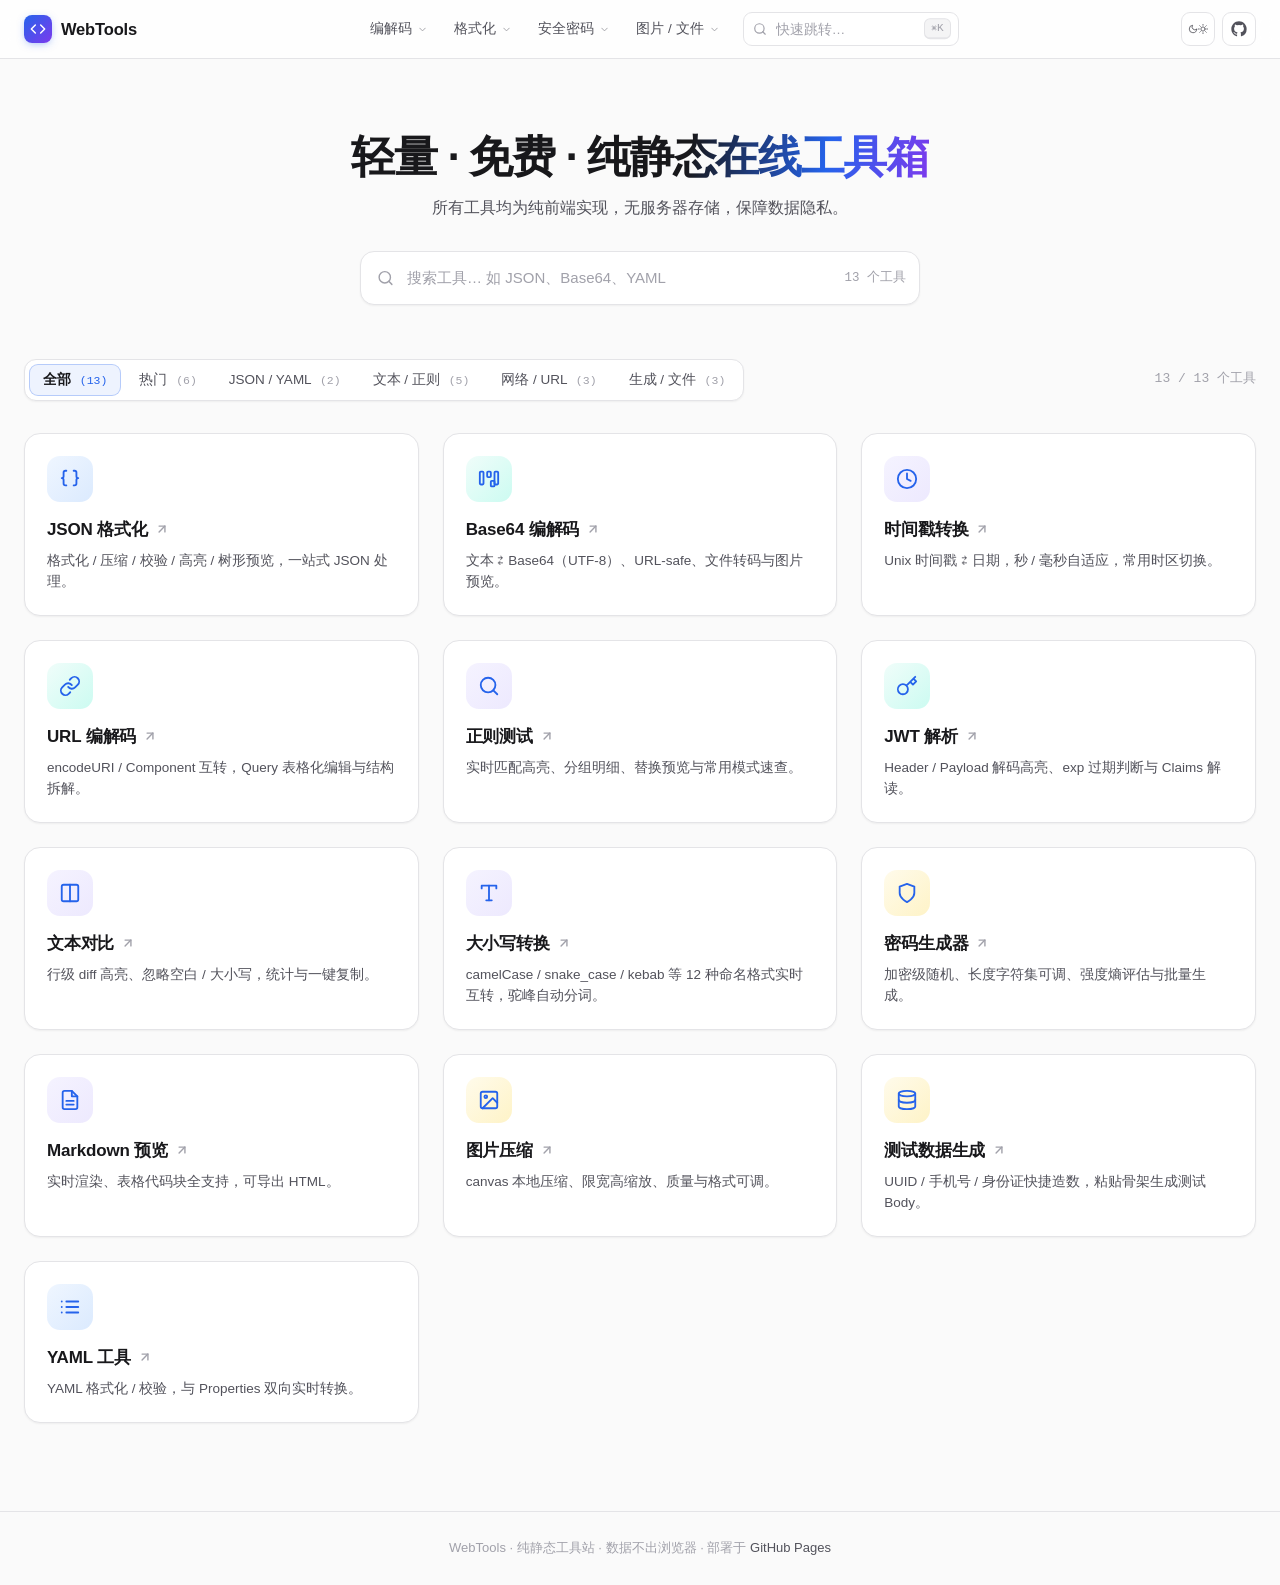
==== commit 42217fcb: "style: 全站解除固定内容宽度，页面随视口铺满 - .container 去掉 1100px 上限（首页/工具页通用） - home.css / yaml.css 的 .wrap 改为 100%，" ====
--- a/index.html
+++ b/index.html
@@ -14,8 +14,8 @@
       document.documentElement.setAttribute('data-theme', t);
     } catch (e) {}
   </script>
-  <link rel="stylesheet" href="assets/css/nav.css?v=20260925a">
-  <link rel="stylesheet" href="assets/css/home.css?v=20260925b">
+  <link rel="stylesheet" href="assets/css/nav.css?v=20261028c">
+  <link rel="stylesheet" href="assets/css/home.css?v=20261028c">
 </head>
 <body>
 
--- a/assets/css/nav.css
+++ b/assets/css/nav.css
@@ -47,7 +47,7 @@
 .topbar :focus-visible { outline: 2px solid var(--primary); outline-offset: 2px; border-radius: 6px; }
 
 .topbar-inner {
-  max-width: 1200px;
+  max-width: none;
   margin: 0 auto;
   padding: 0 24px;
   height: 58px;
--- a/assets/css/home.css
+++ b/assets/css/home.css
@@ -61,10 +61,12 @@
 button { font-family: inherit; }
 ::selection { background: var(--primary-soft); color: var(--text); }
 :focus-visible { outline: 2px solid var(--primary); outline-offset: 2px; border-radius: 6px; }
-.wrap { max-width: 1200px; margin: 0 auto; padding: 0 24px; }
+.wrap { width: 100%; margin: 0 auto; padding: 0 24px; }
 
 /* ============ Hero ============ */
 .hero {
+  max-width: 900px;
+  margin: 0 auto;
   padding: 72px 0 0;
   text-align: center;
 }
